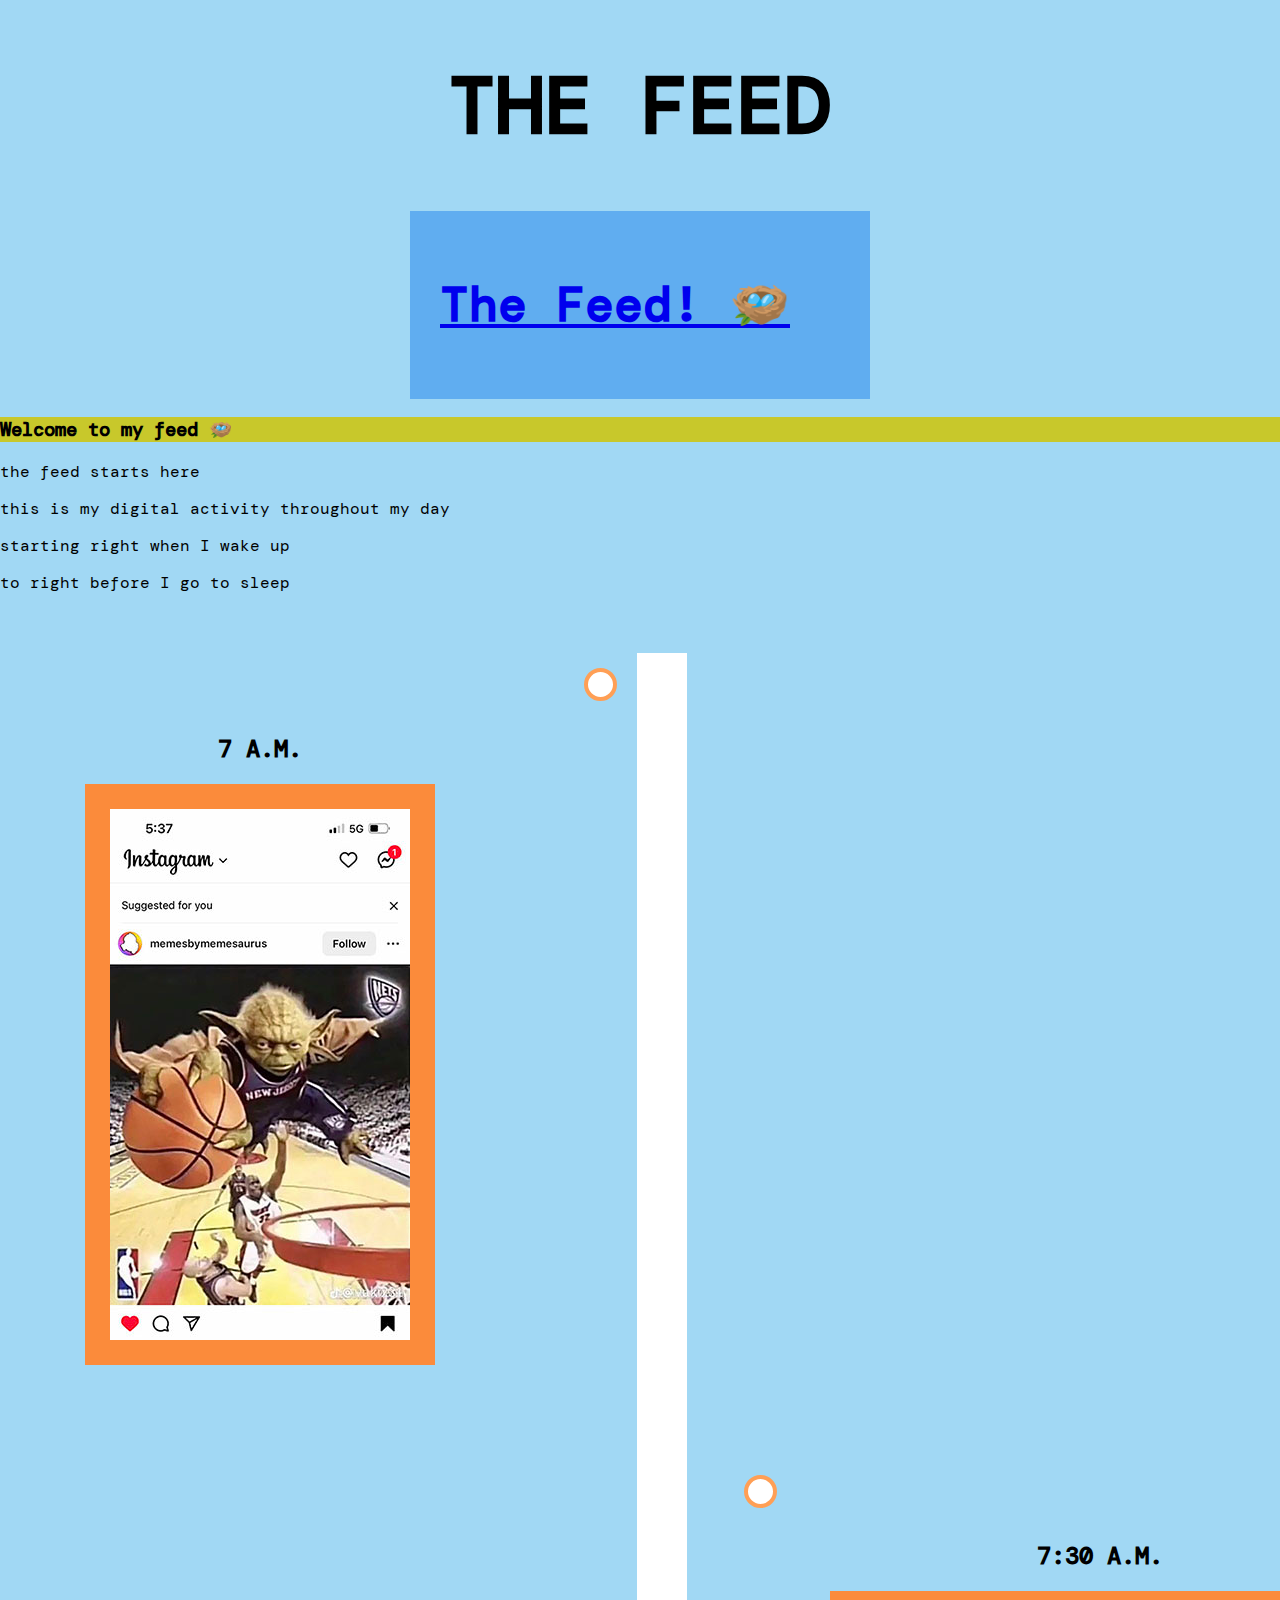
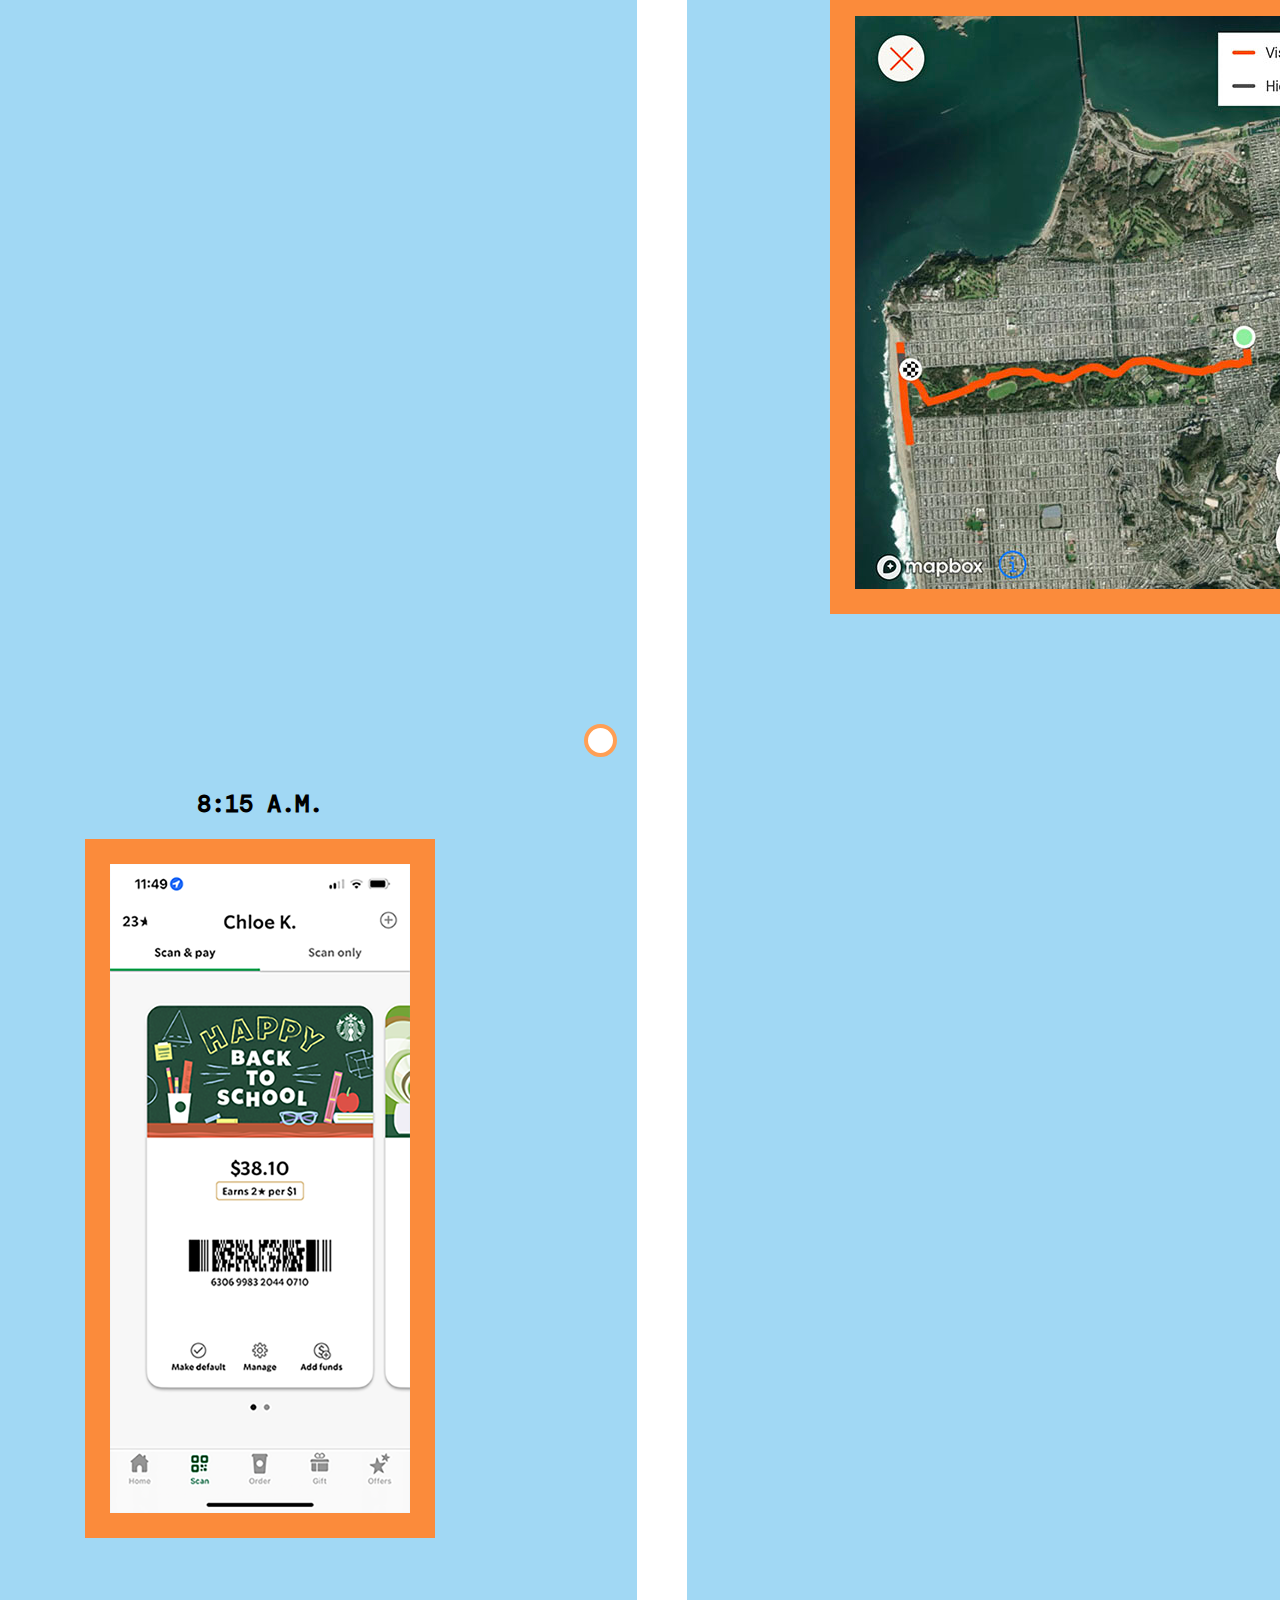
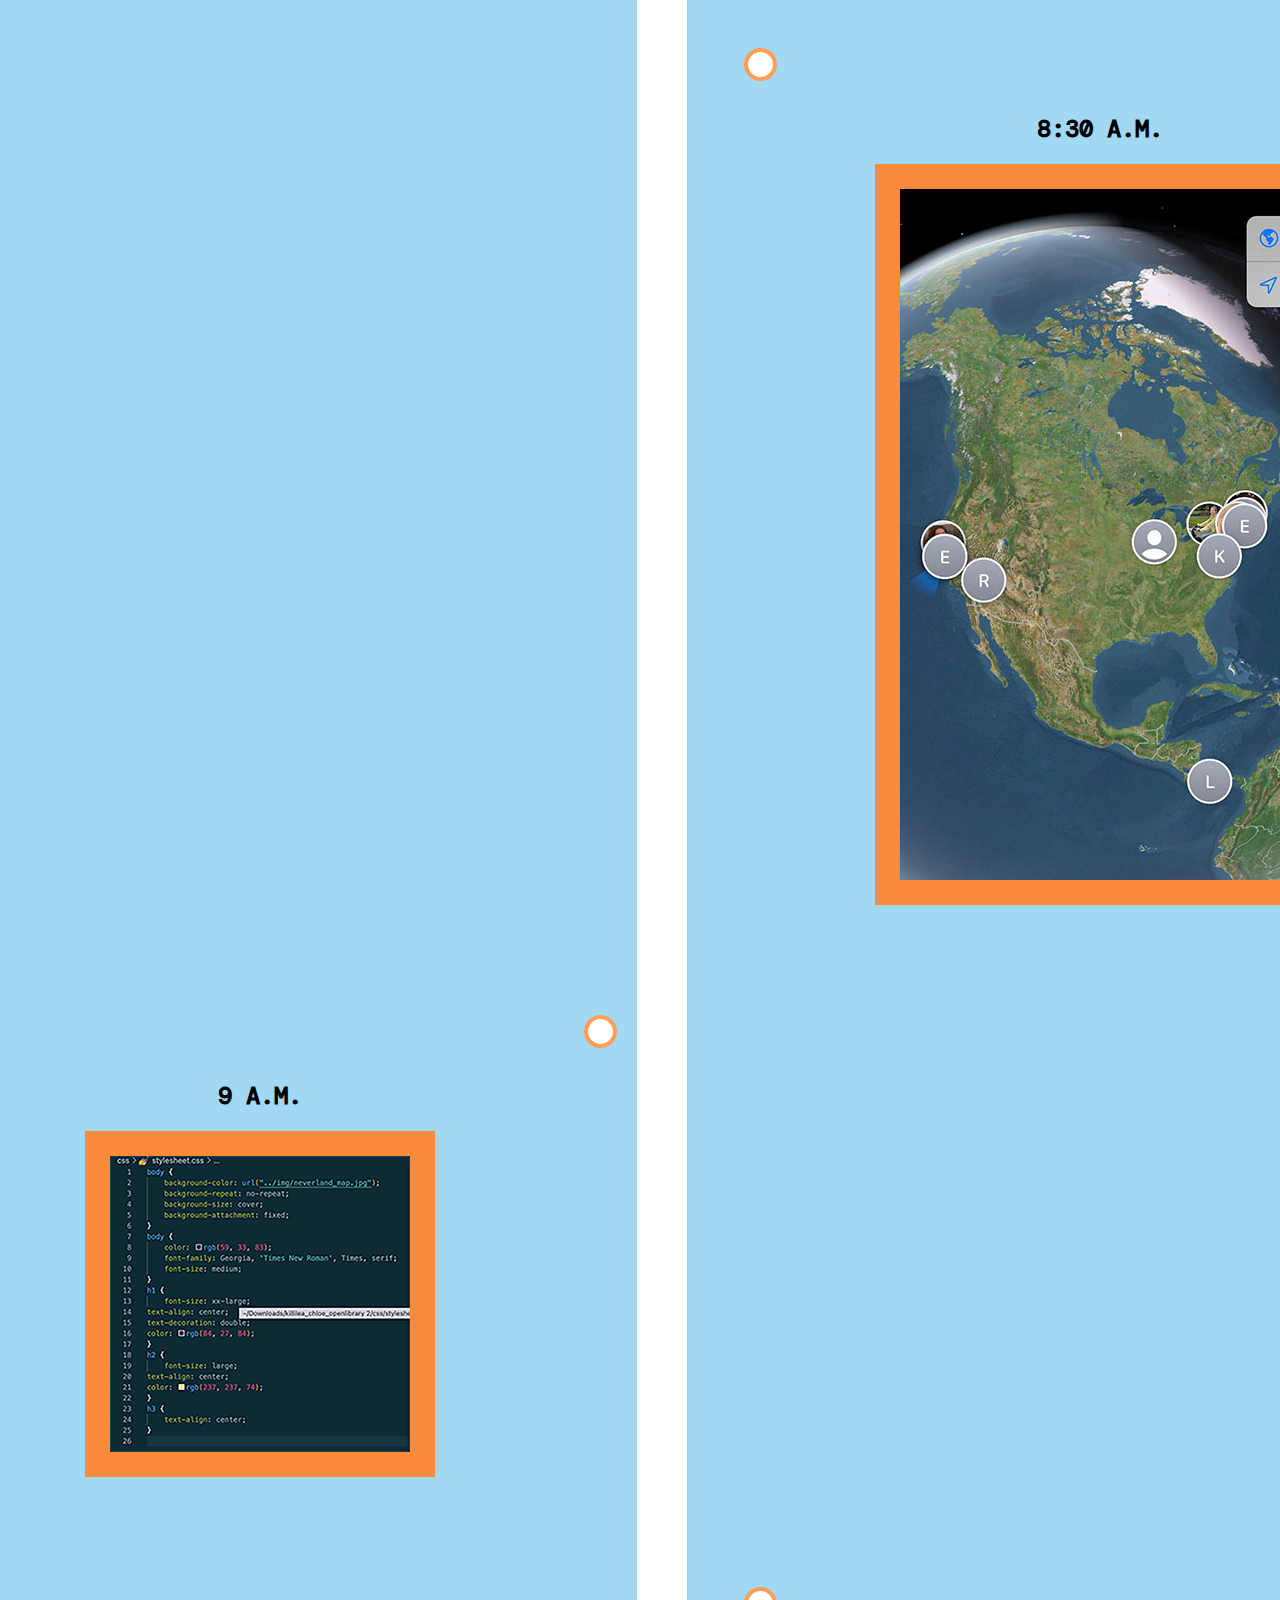
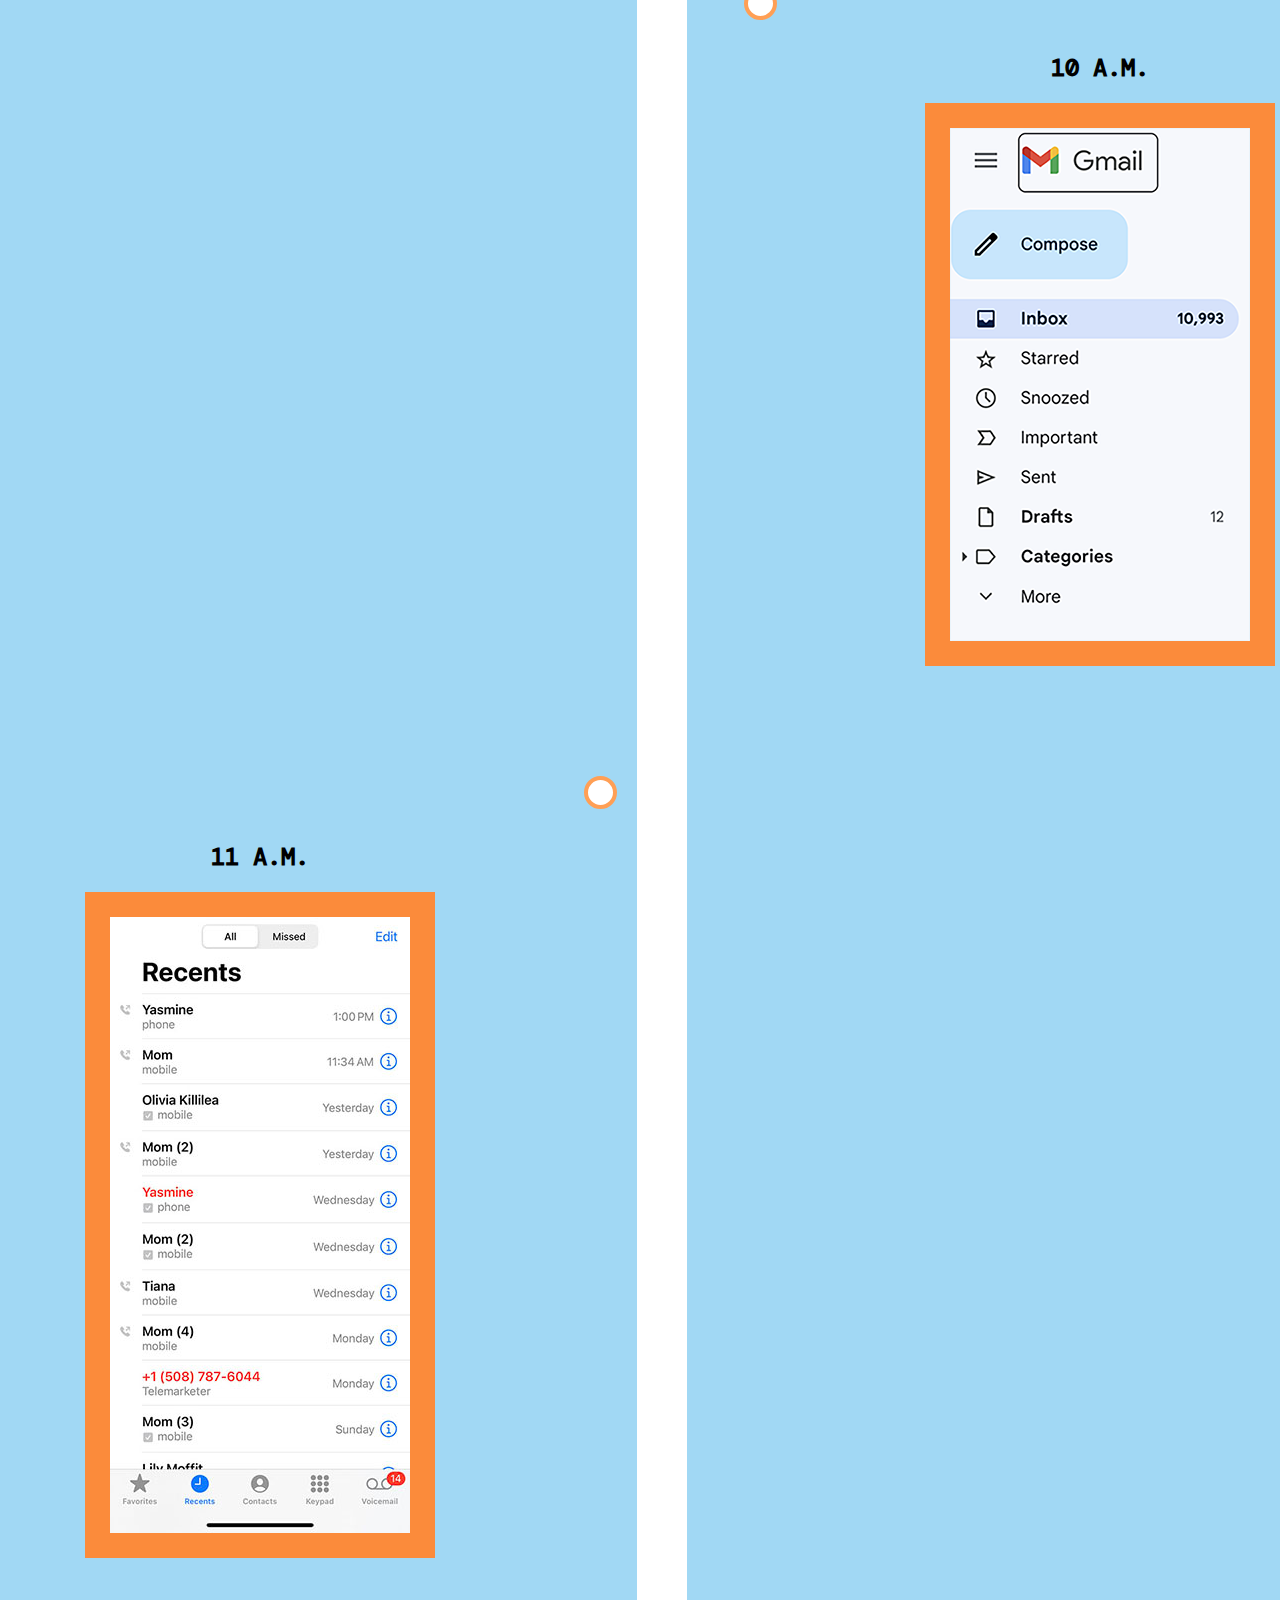
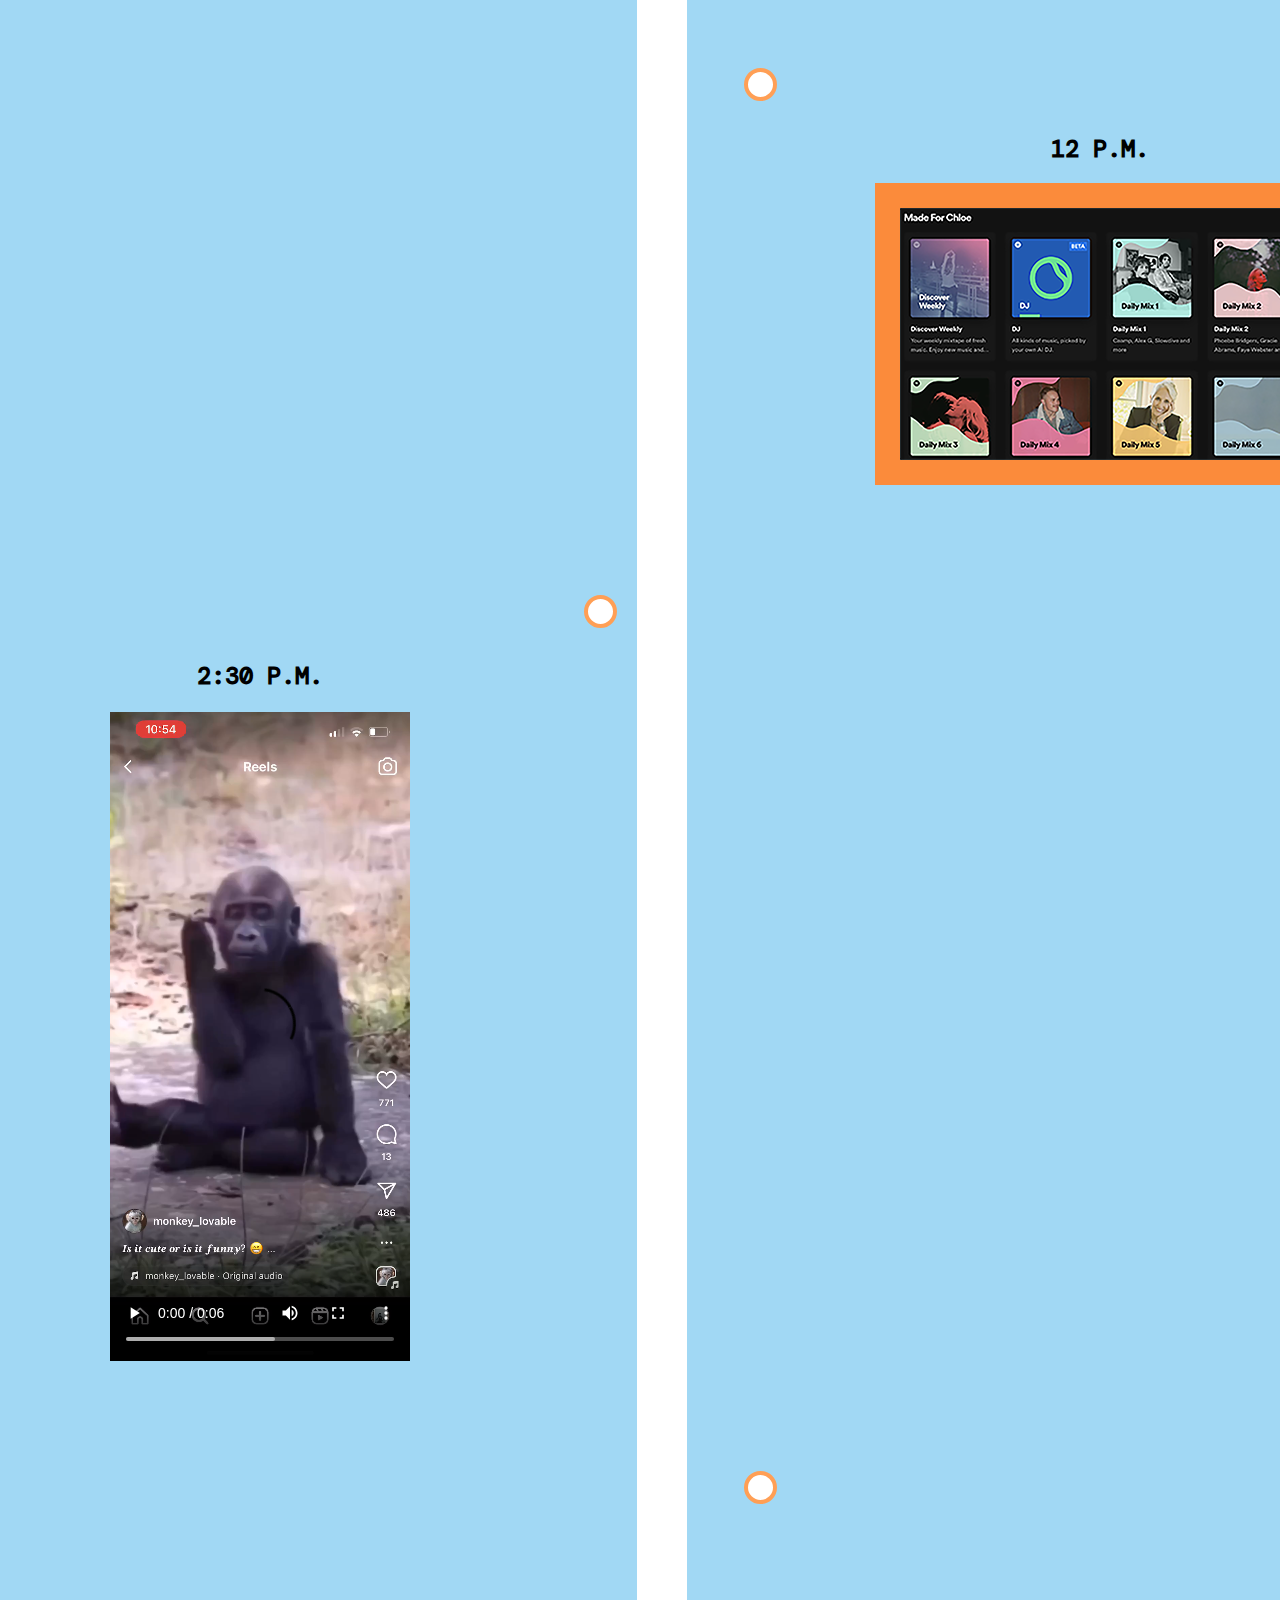
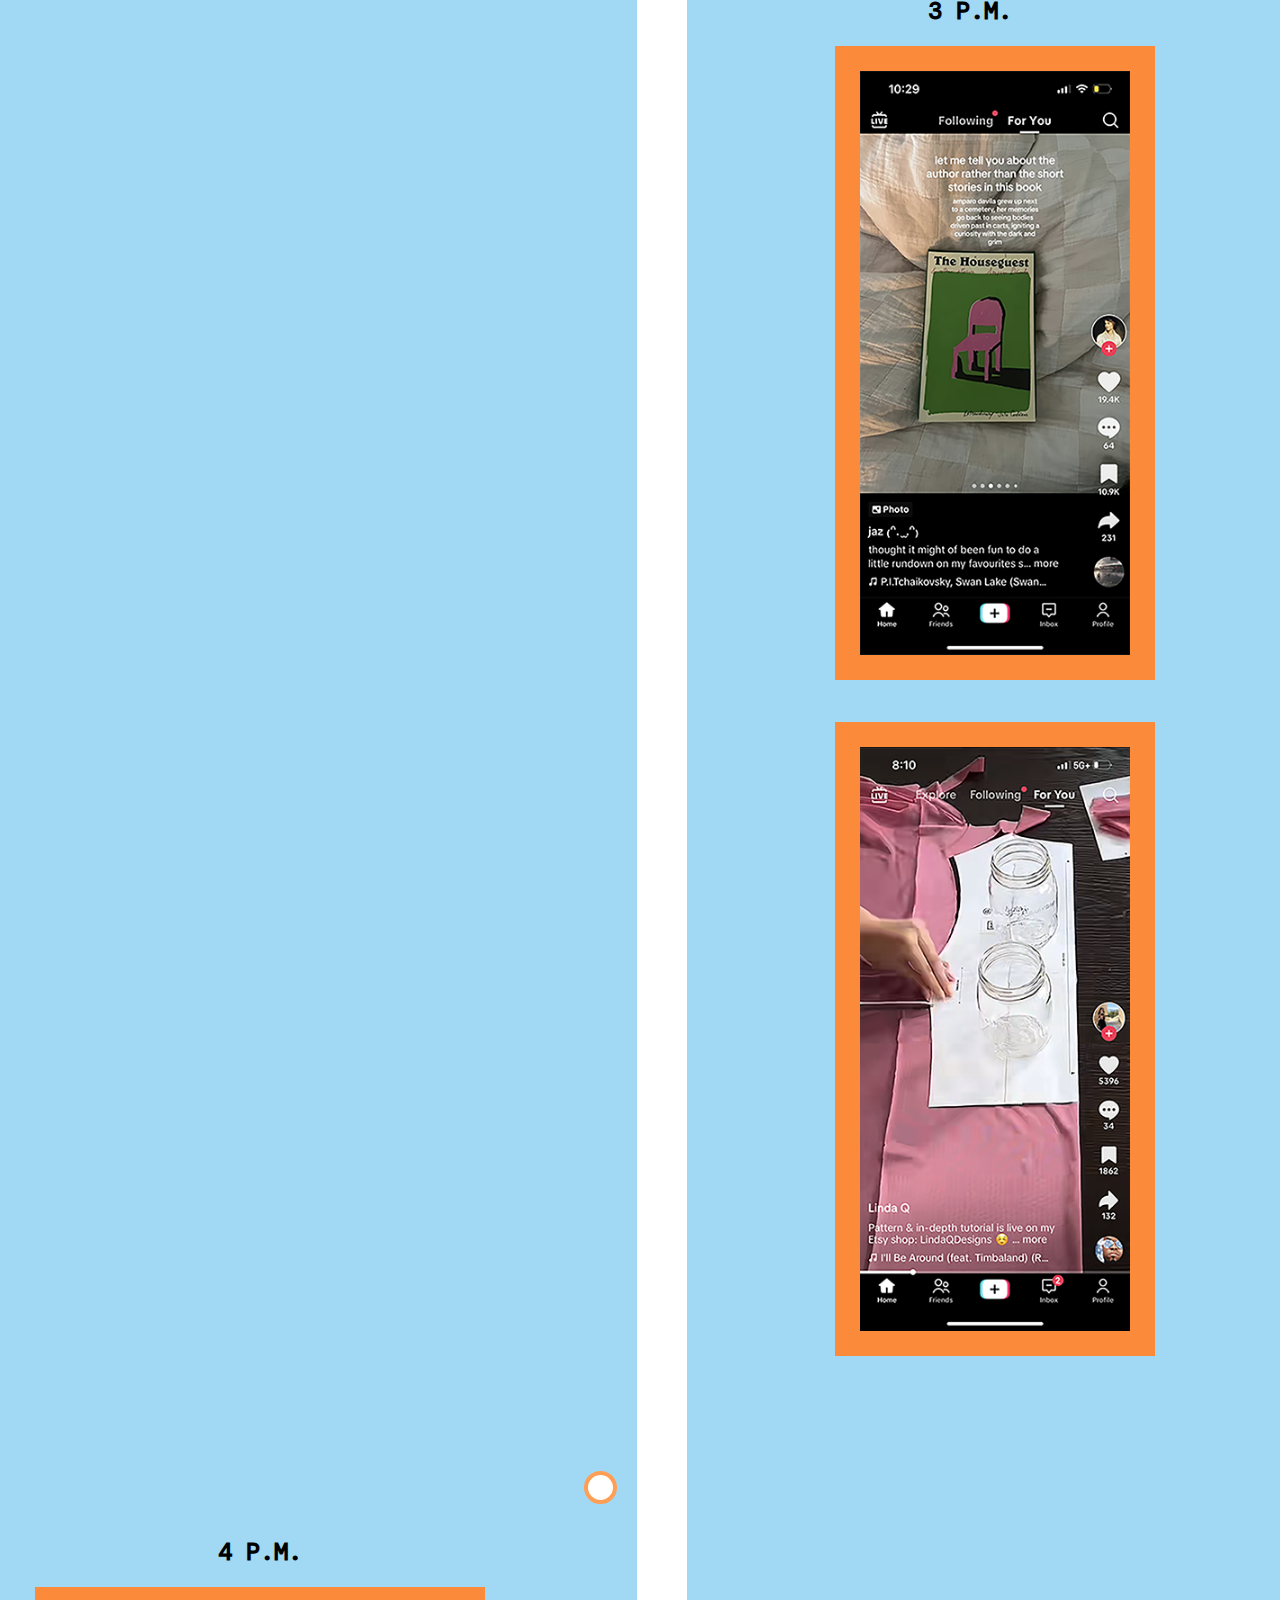
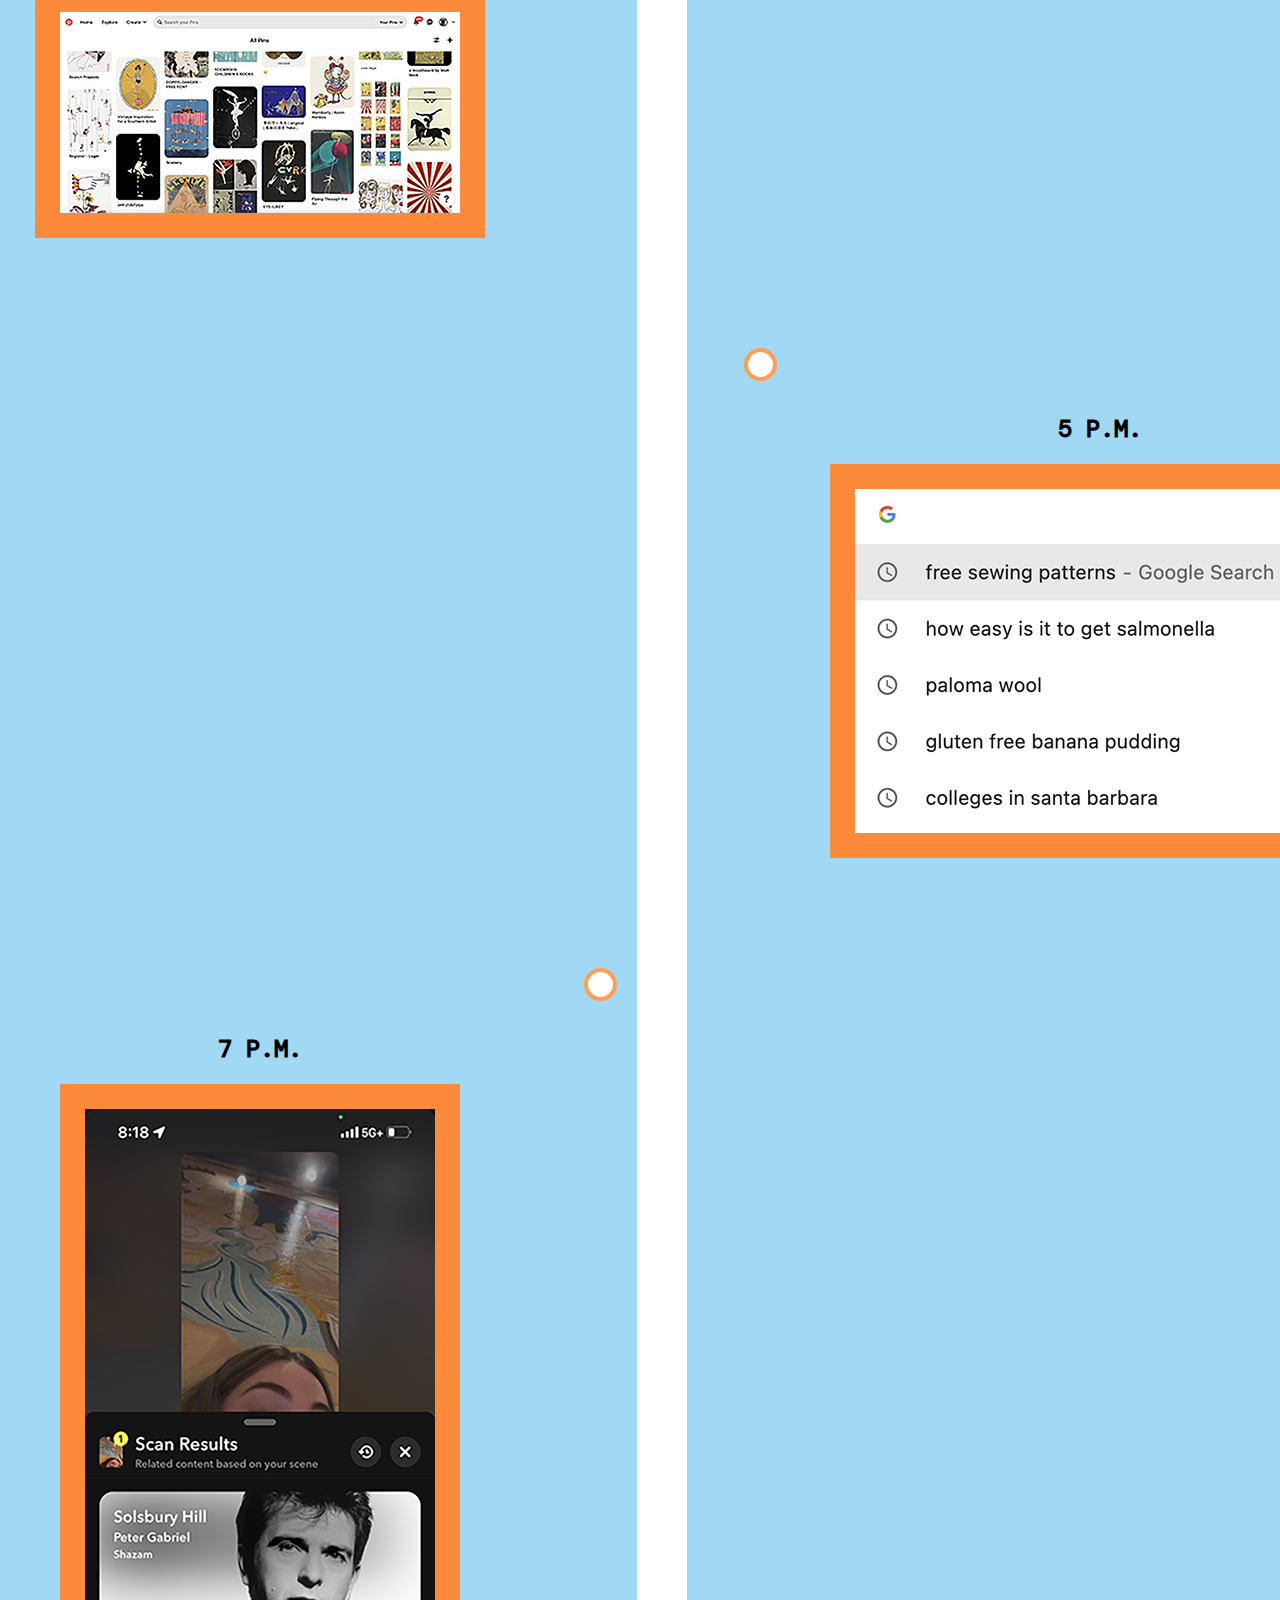
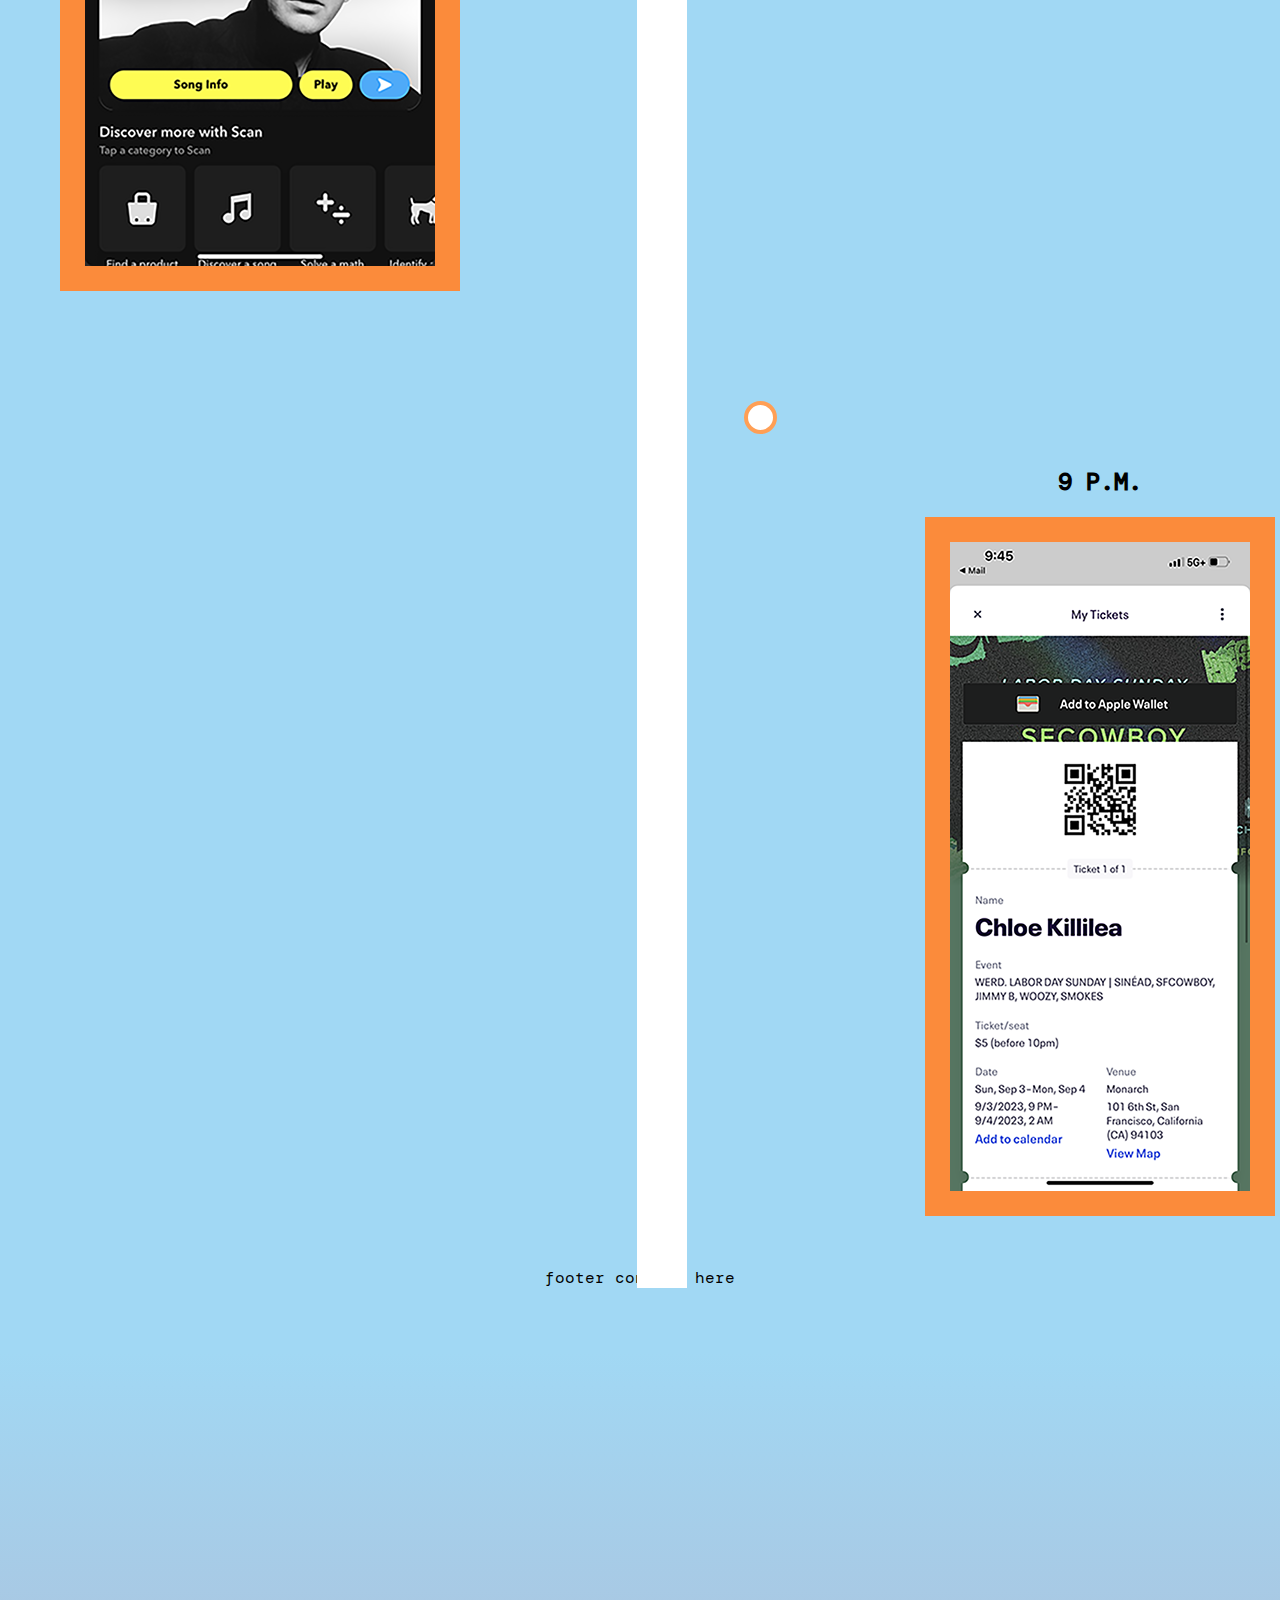
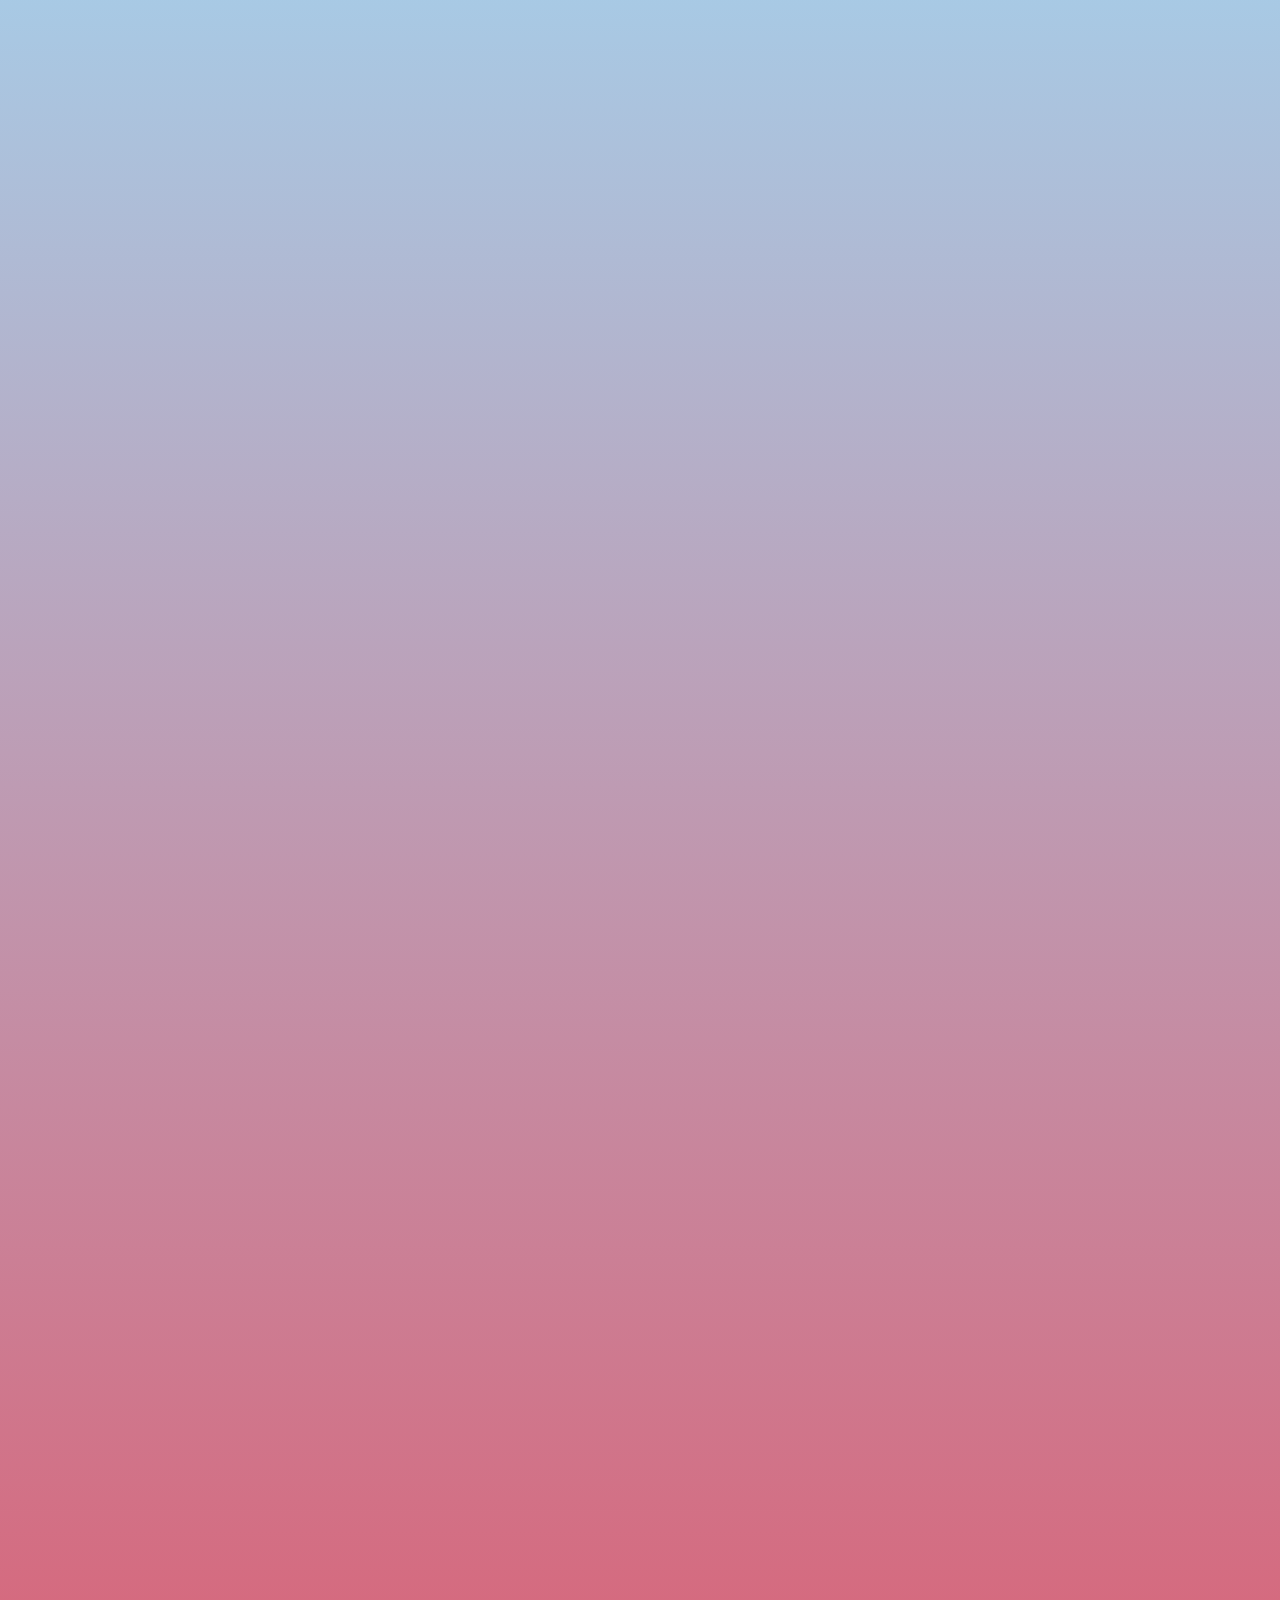
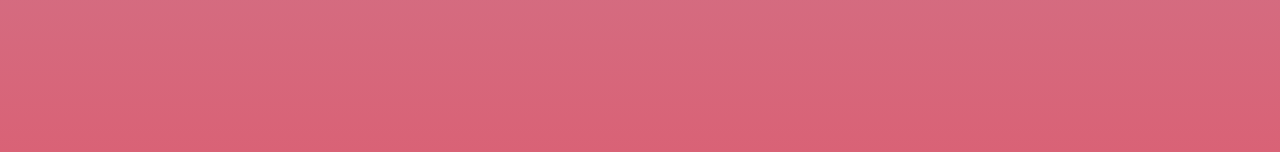
==== thefeed.html @ 39e4584d "send to server" ====
<!DOCTYPE html>
<!--[if lt IE 7]>      <html class="no-js lt-ie9 lt-ie8 lt-ie7"> <![endif]-->
<!--[if IE 7]>         <html class="no-js lt-ie9 lt-ie8"> <![endif]-->
<!--[if IE 8]>         <html class="no-js lt-ie9"> <![endif]-->
<!--[if gt IE 8]>      <html class="no-js"> <!--<![endif]-->
<html>
    <head>
        <meta charset="utf-8">
        <meta http-equiv="X-UA-Compatible" content="IE=edge">
        <title>Welcome to the Feed 🦦👽🪺 👾 🤖 </title>
        <meta name="description" content="social media site">
        <meta name="viewport" content="width=device-width, initial-scale=1">
        <link rel="stylesheet" href="css/stylesheet.css">
    </head>
<body>
    <h1 class="glow">THE FEED</h1>
        <!--[if lt IE 7]>
            <p class="browsehappy">You are using an <strong>outdated</strong> browser. Please <a href="#">upgrade your browser</a> to improve your experience.</p>
        <![endif]-->
<main>
    <header>
        <a href="index.html">
         <h1>The Feed! 🪺</h1>
        </a>
    </header>
        <nav>
            <h3>Welcome to my feed 🪺</h3>
        </nav>

    <p>the feed starts here </p>
    <p>this is my digital activity throughout my day</p>
    <p>starting right when I wake up</p>
    <p>to right before I go to sleep</p>
<div class="timeline">
    <div class="container left">
        <div class="content">
            <h2>7 A.M.</h2>
            <img src="img/yodabball.jpg" alt="Yoda dunking meme">
        </div>
    </div>
    <div class="container right">
        <div class="content">
            <h2>7:30 A.M.</h2>
            <img src="img/stravarun.jpg" alt="map of a run on the strava app">
        </div>
    </div>

     <div class="container left">
         <div class="content">
              <h2>8:15 A.M.</h2>
              <img src="img/starbuckswallet.PNG" alt="starbucks app wallet and payment scanner">
            </div>
        </div>
    <div class="container right">
         <div class="content">
            <h2>8:30 A.M.</h2>
               <img src="img/findmyfriends.jpg" alt="map of a my friend's locations">
                
        </div>
     </div>
     <div class="container left">
        <div class="content">
             <h2>9 A.M.</h2>
             <img src="img/vschomewoek.png" alt="screenshot of my homework for viscom2">
           </div>
       </div>
       <div class="container right">
            <div class="content">
                <h2>10 A.M.</h2>
              <img src="img/inbox.png" alt="screenshot of my many unread emails">
               
            </div>
        </div>
    <div class="container left">
         <div class="content">
             <h2>11 A.M.</h2>
             <img src="img/calls.jpg" alt="screenshot of phonecalls">
         </div>
     </div>
    <div class="container right">
        <div class="content">
            <h2>12 P.M.</h2>
              <img src="img/spotify.png" alt="screenshot of my spotify homepage">
        </div>
    </div>
    <div class="container left">
        <div class="content">
            <h2>2:30 P.M.</h2>
            <video width="300" height="650" controls>
                <source src="img/moneyfun.mp4" type="video/mp4">
            </video>
        </div>

    </div>
    <div class="container right">
        <div class="content">
             <div class="row">
                <div class="column">
                    <h2>3 P.M.</h2>
                 <img src="img/tiktokbook.PNG" alt="screenshot of a tiktok of a book recommendation" style="width: 100%;" >
                </div>
                <div class="column">
                 <img src="img/tiktoktop.PNG" alt="screenshot of a tiktok of a sewing pattern" style="width: 100%;">
                </div>
            </div>
        </div>
    </div>
    <div class="container left">
        <div class="content">
            <h2>4 P.M.</h2>
              <img src="img/pinterest.png" alt="screenshot of a pinterest board">
        </div>
    </div>
    <div class="container right">
        <div class="content">
            <h2>5 P.M.</h2>
              <img src="img/google.png" alt="screenshot of some recent google searches">
        </div>
    </div>
    <div class="container left">
        <div class="content">
            <h2>7 P.M.</h2>
              <img src="img/shazam.PNG" alt="screenshot of a song that I shazammed">
        </div>
    </div>
    <div class="container right">
        <div class="content">
            <h2>9 P.M.</h2>
              <img src="img/ticketqrcode.PNG" alt="screenshot of a mobile ticket for an event">
        </div>
    </div>

    
    <footer>
        <p>footer content here</p>
    </footer>
</div>
</main>
<div id="grad1"> </div>
</body>
</html>
---- css/stylesheet.css ----
@import url('https://fonts.googleapis.com/css2?family=DM+Mono&display=swap');

body {
    background-color: rgb(161, 216, 244);
    margin: auto;
    max-width 1200px;;
    font-family: 'DM Mono', monospace;
}

header {
    background-color: rgb(96, 173, 240);
    width:400px;
    padding: 30px;
    font-size: x-large;
    top:50px;
    left:50px;
    margin: auto;

}
nav {
    background-color: rgb(200, 200, 43);

}

img {
    border: 25px solid rgb(251, 139, 59);
}

section {
    margin-left: 250px;
}
section img:hover {
    opacity: 0.5;
}
div {
    text-align: center;
    margin-top: 5%;
}

#grad1 {
    height: 2000px;
    background-image: linear-gradient(rgb(161, 216, 244), rgb(217, 98, 118));
}
.timeline {
    position: relative;
    max-width: 1200px;
    margin: 0 auto;
}
.timeline::after {
    content: '';
    position: absolute;
    width: 50px;
    background-color: white;
    top: 0;
    bottom: 0;
    left: 50%;
    margin-left: -3px;
}
.container {
    padding: 10px 40px;
    position: relative;
    background-color: inherit;
    width: 50%;
}
.container::after {
    content: '';
    position: absolute;
    width: 25px;
    height: 25px;
    right: -17px;
    background-color: white;
    border: 4px solid #FF9F55;
    top: 15px;
    border-radius: 50%;
    z-index: 1;
}
.left {
    left: -10%;
}
.right {
    left:60%;
}
.right::after {
    left: -16px;
}
.content {
    padding: 20px 30px;
    position: relative;
    border-radius: 6px;
}
.column {
    float:left;
    width: 50%;
    padding:5px;
}
.row::after {
    content:"";
    clear:both;
    display: table;
}

.glow {
    font-size: 80px;
    color: black;
    text-align: center;
    animation: glow 1s ease-in-out infinite alternate;
}
@-webkit-keyframes glow {
    from {
        text-shadow: 0 0 10px black; 0 0 20px black; 0 0 40px #FF9F55, 0 0 50px #FF9F55, 0 0 60px #FF9F55, 0 0 70px #FF9F55;
    }
    to {0 0 20px black; 0 0 40px #FF9F55, 0 0 50px #FF9F55, 0 0 60px #FF9F55, 0 0 70px #FF9F55, 0 0 80px #FF9F55;
    }
}
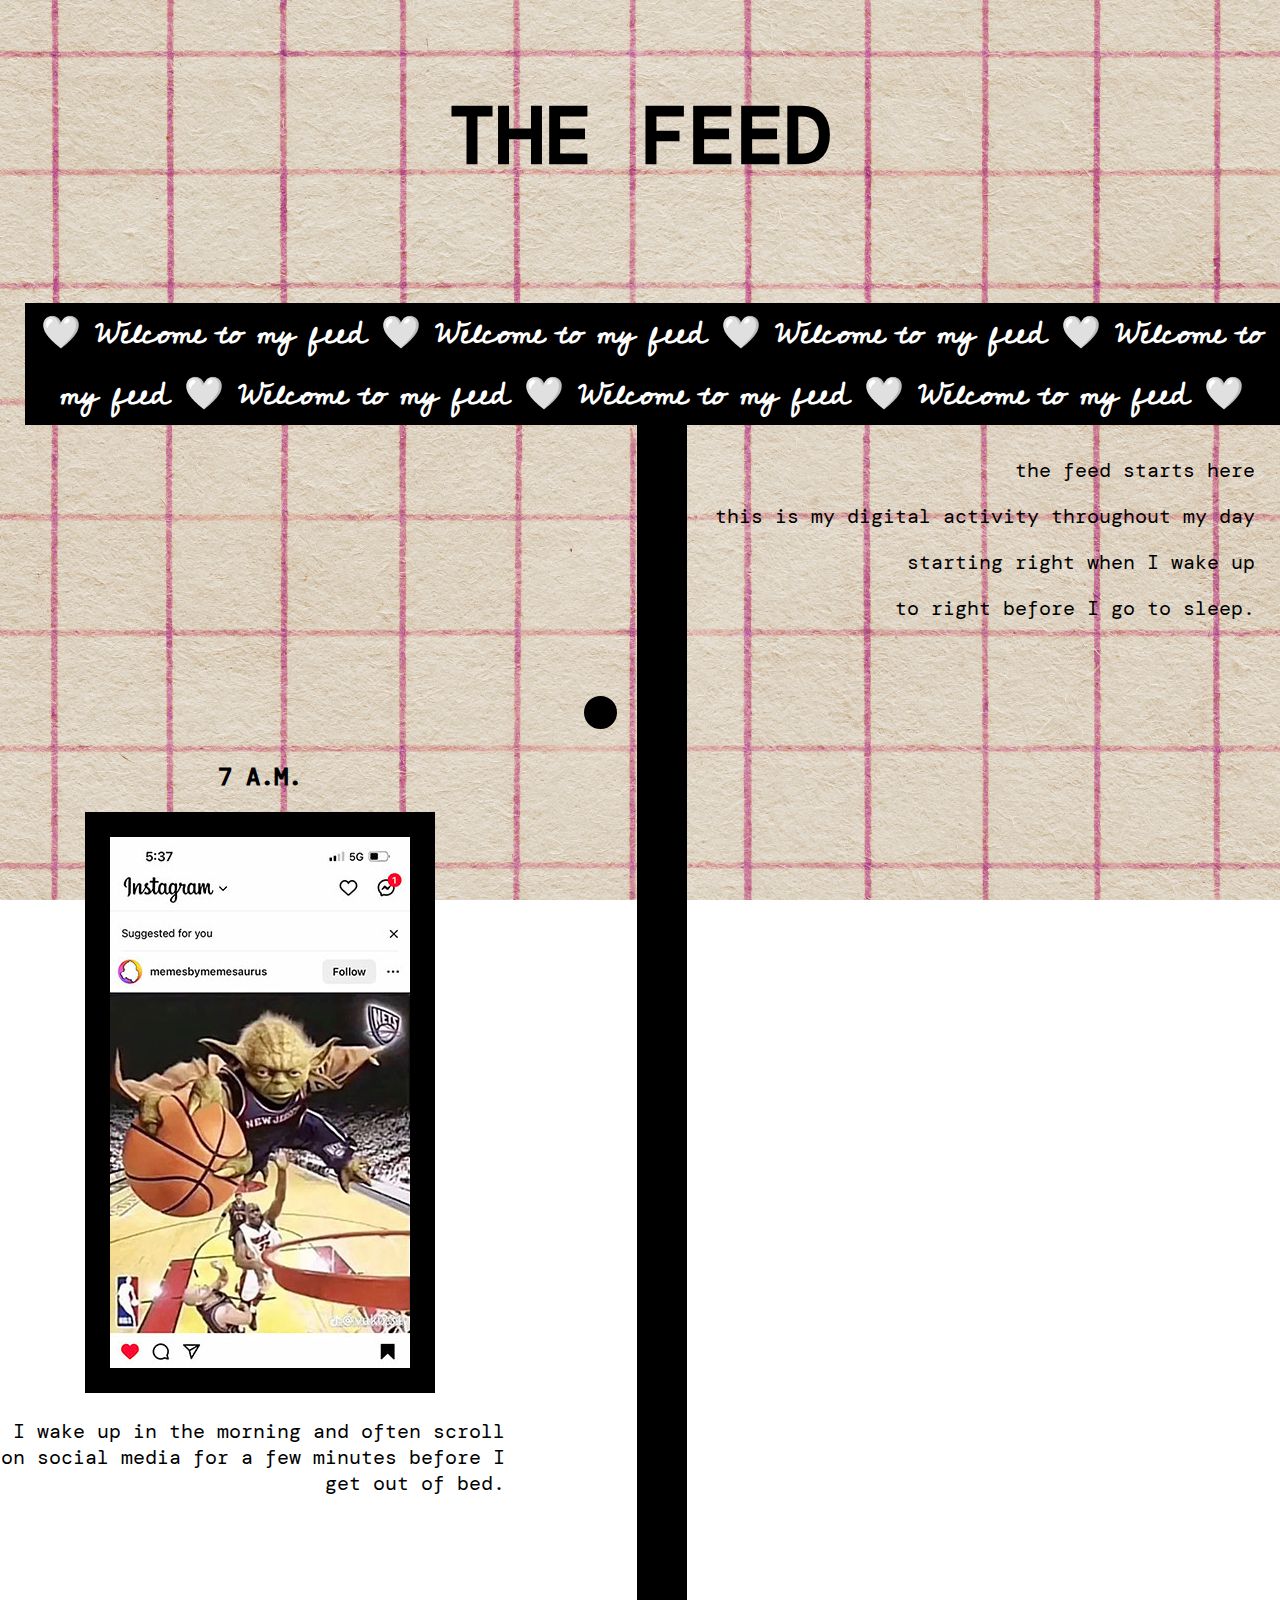
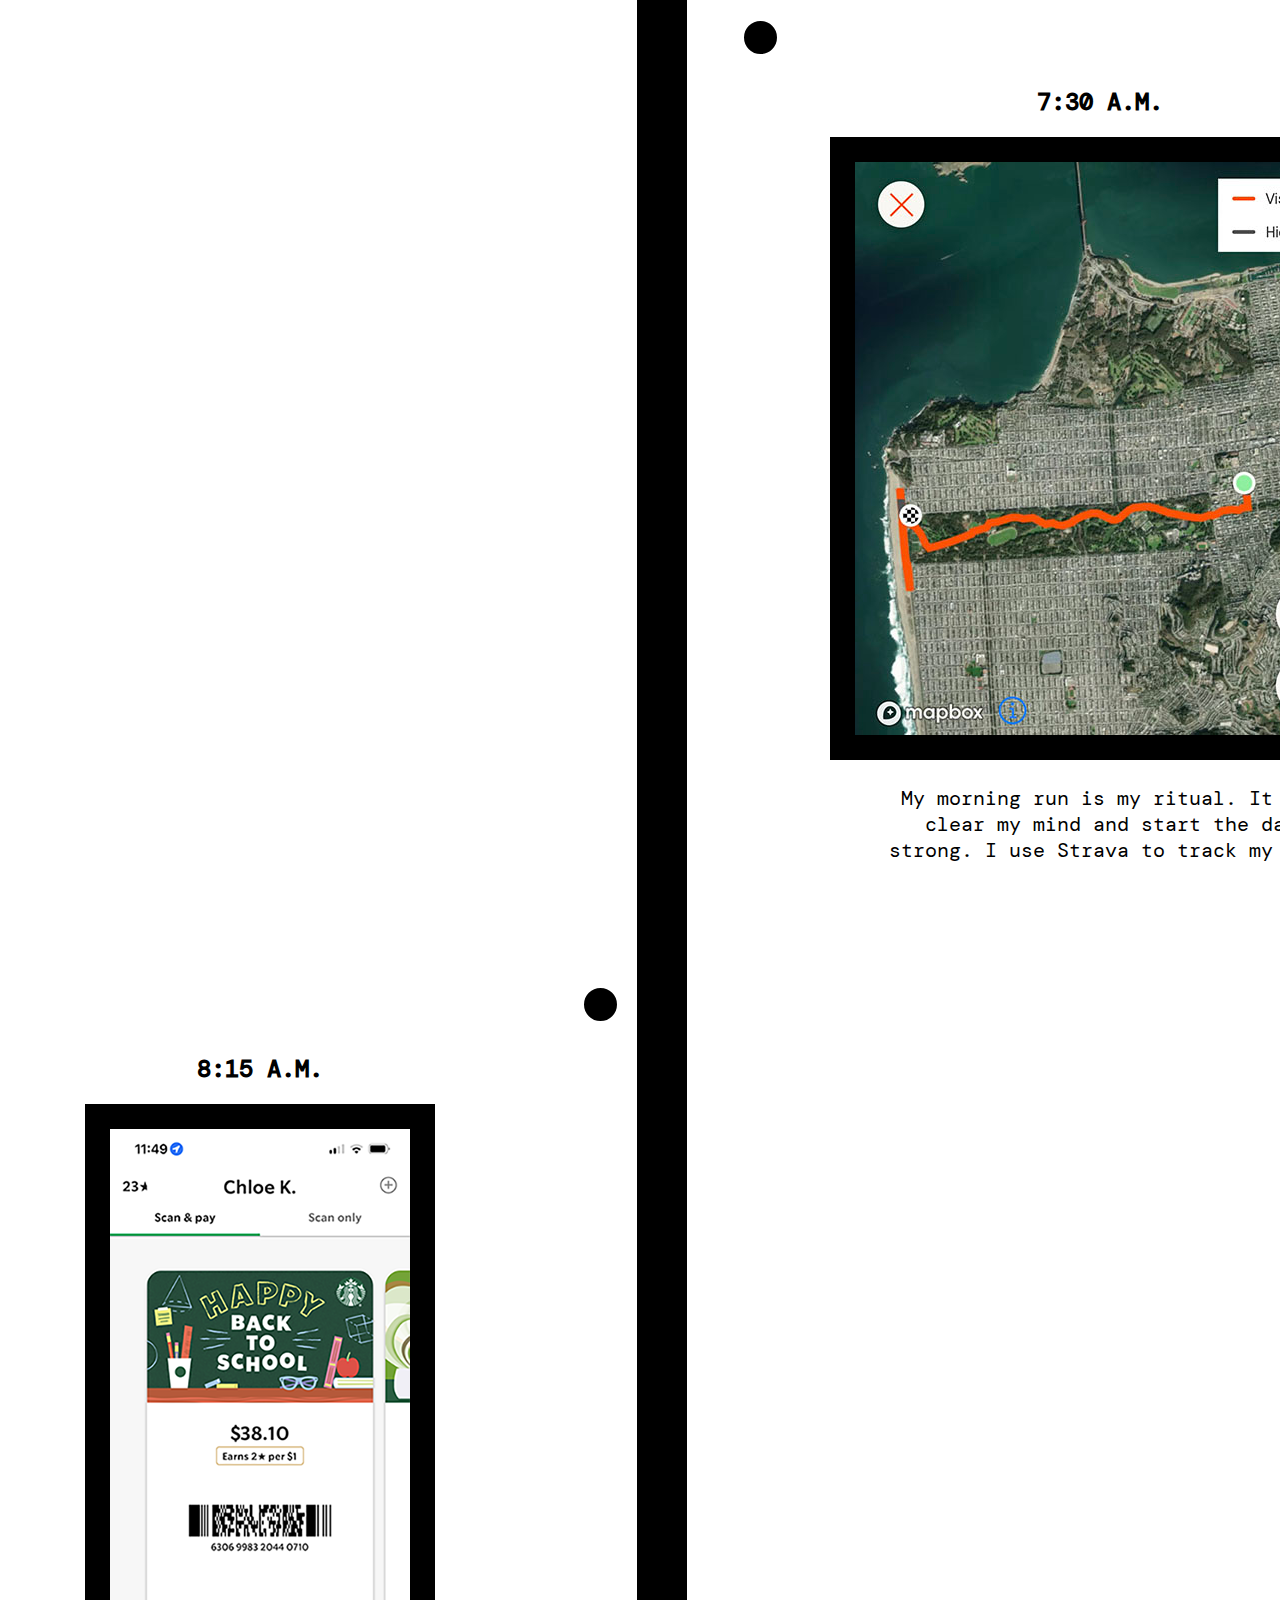
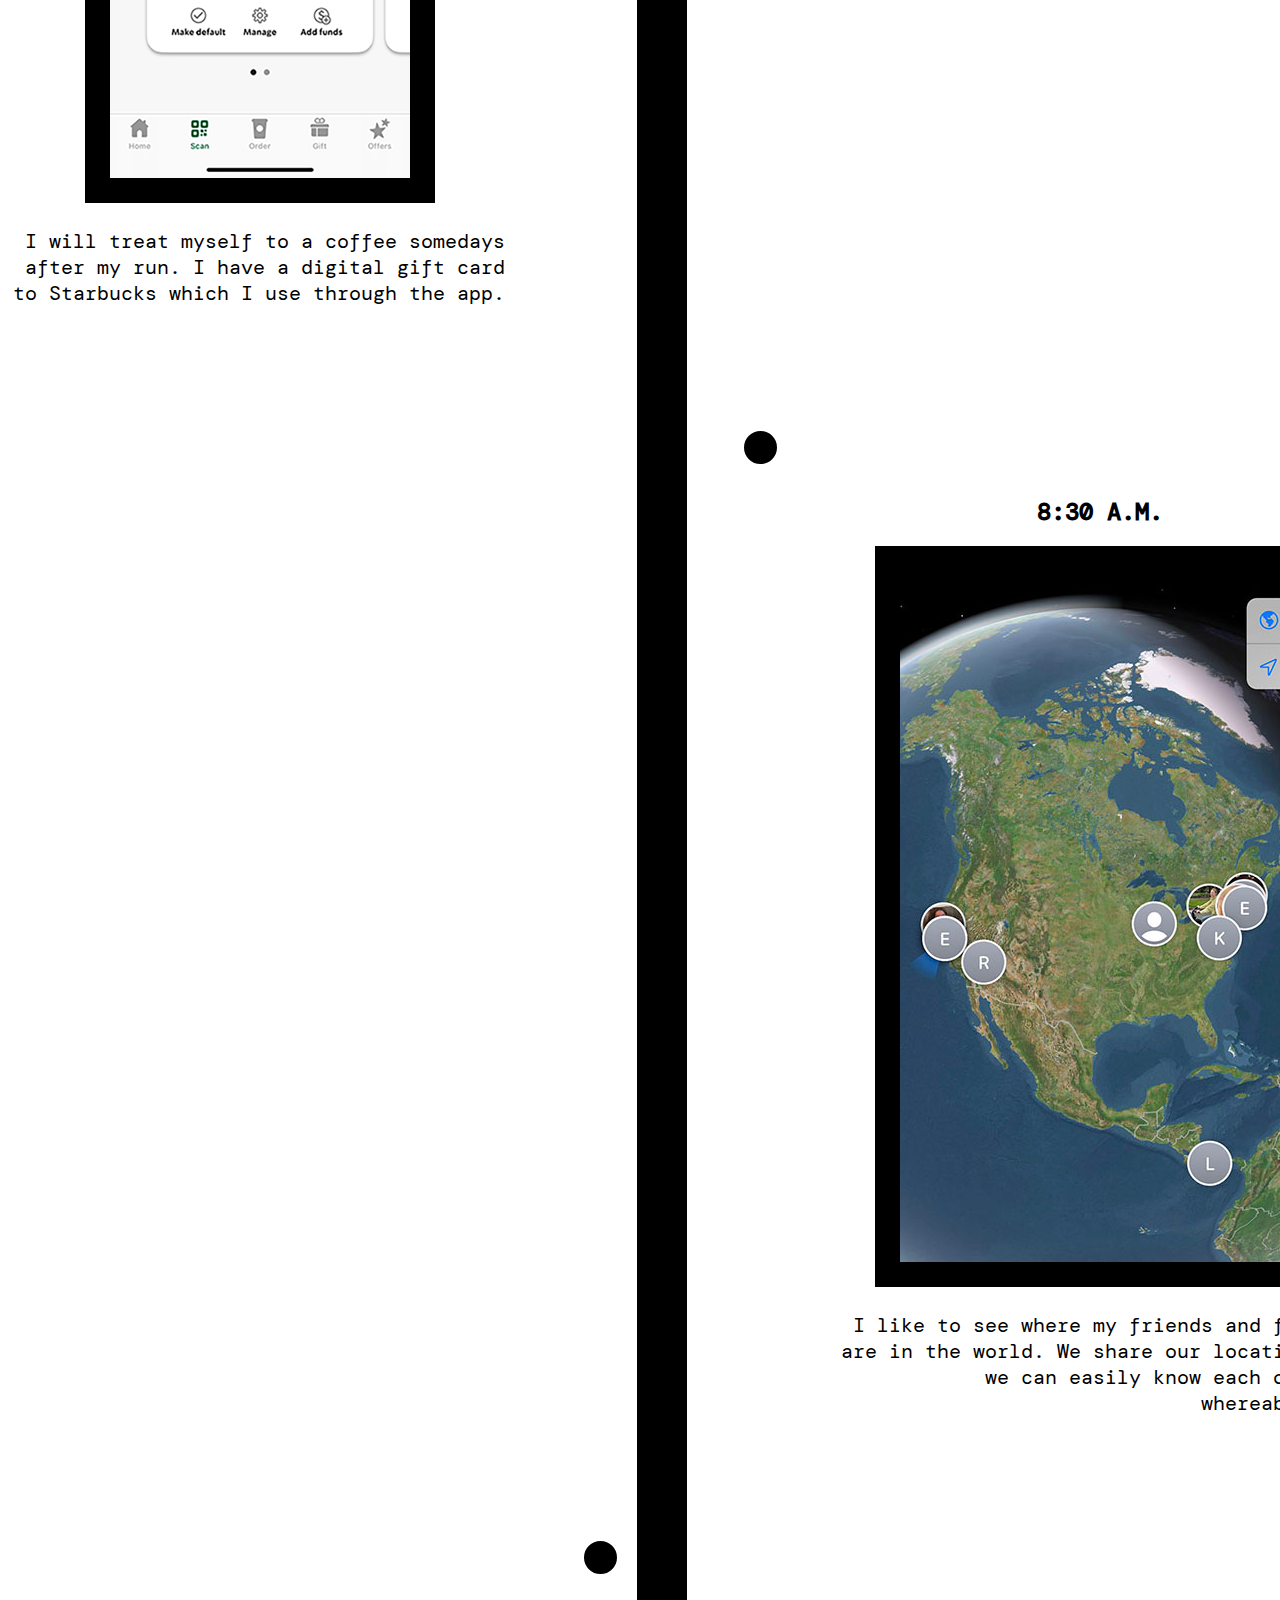
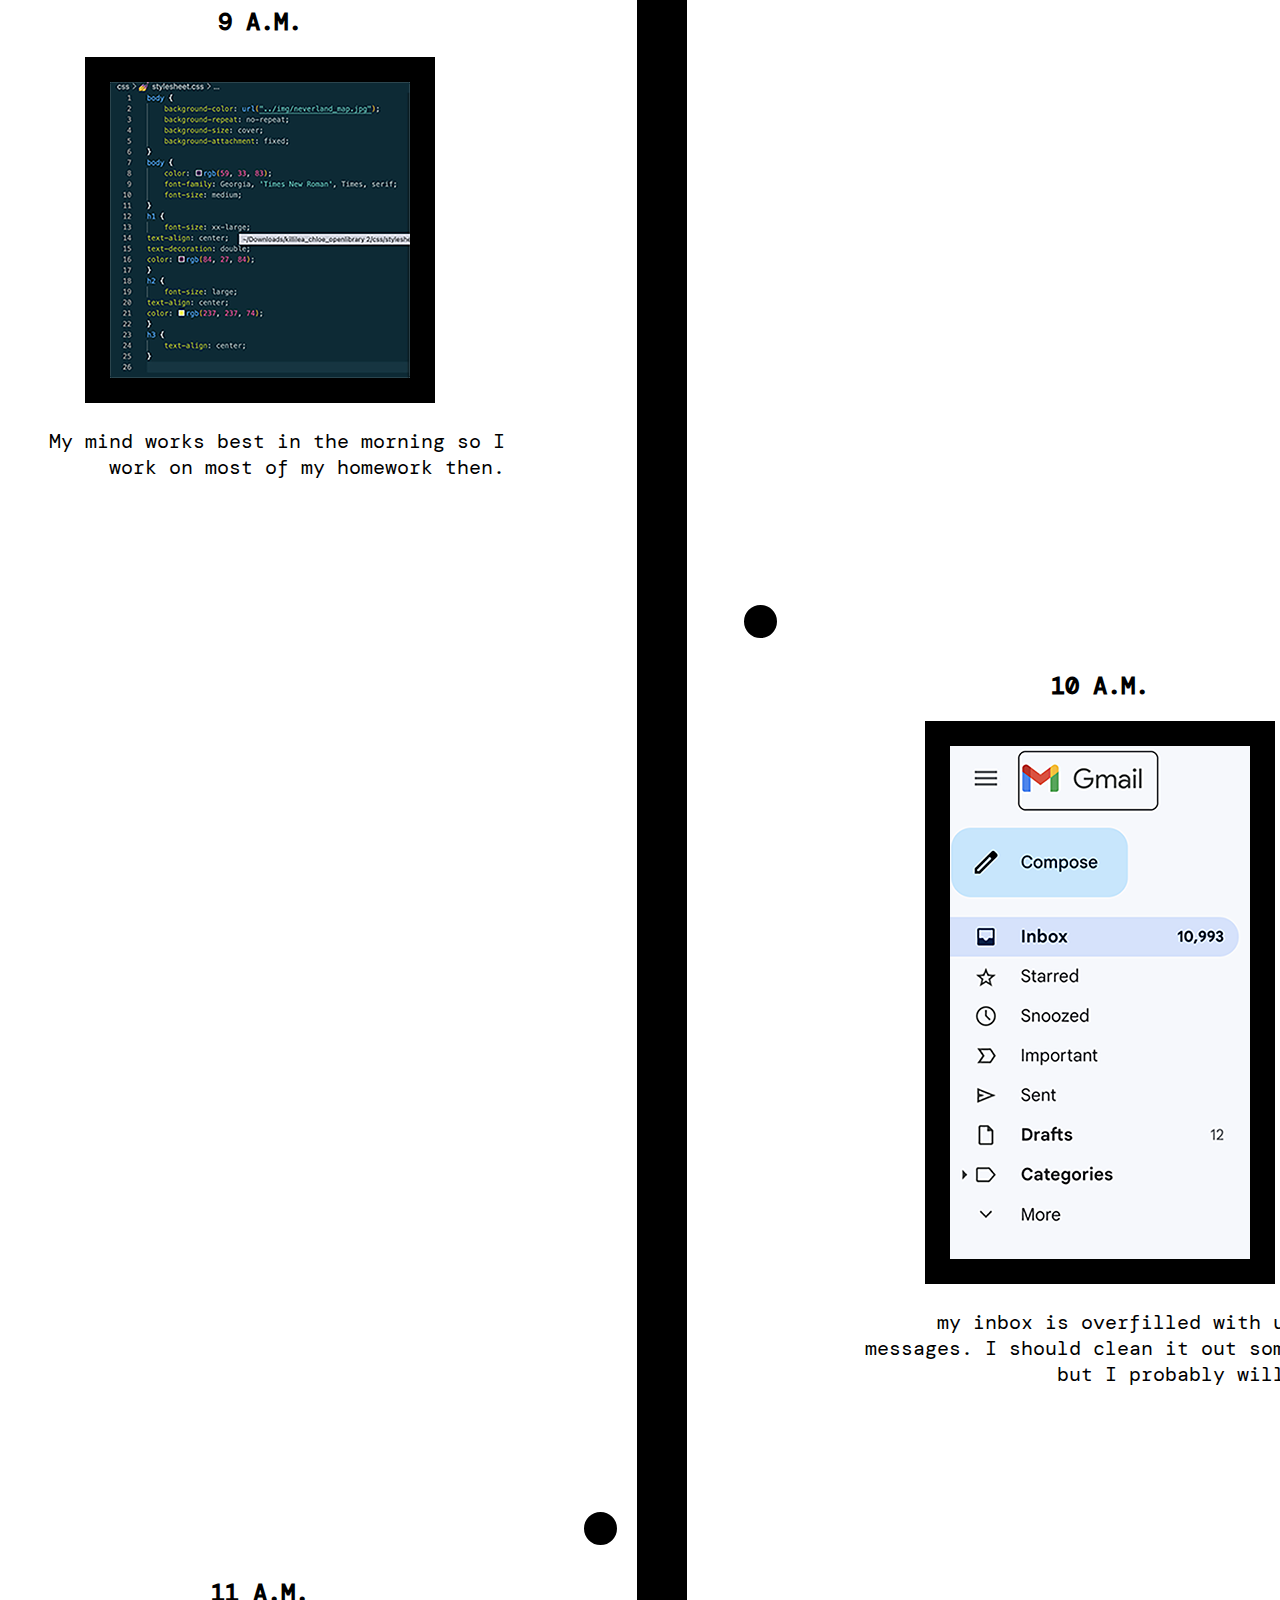
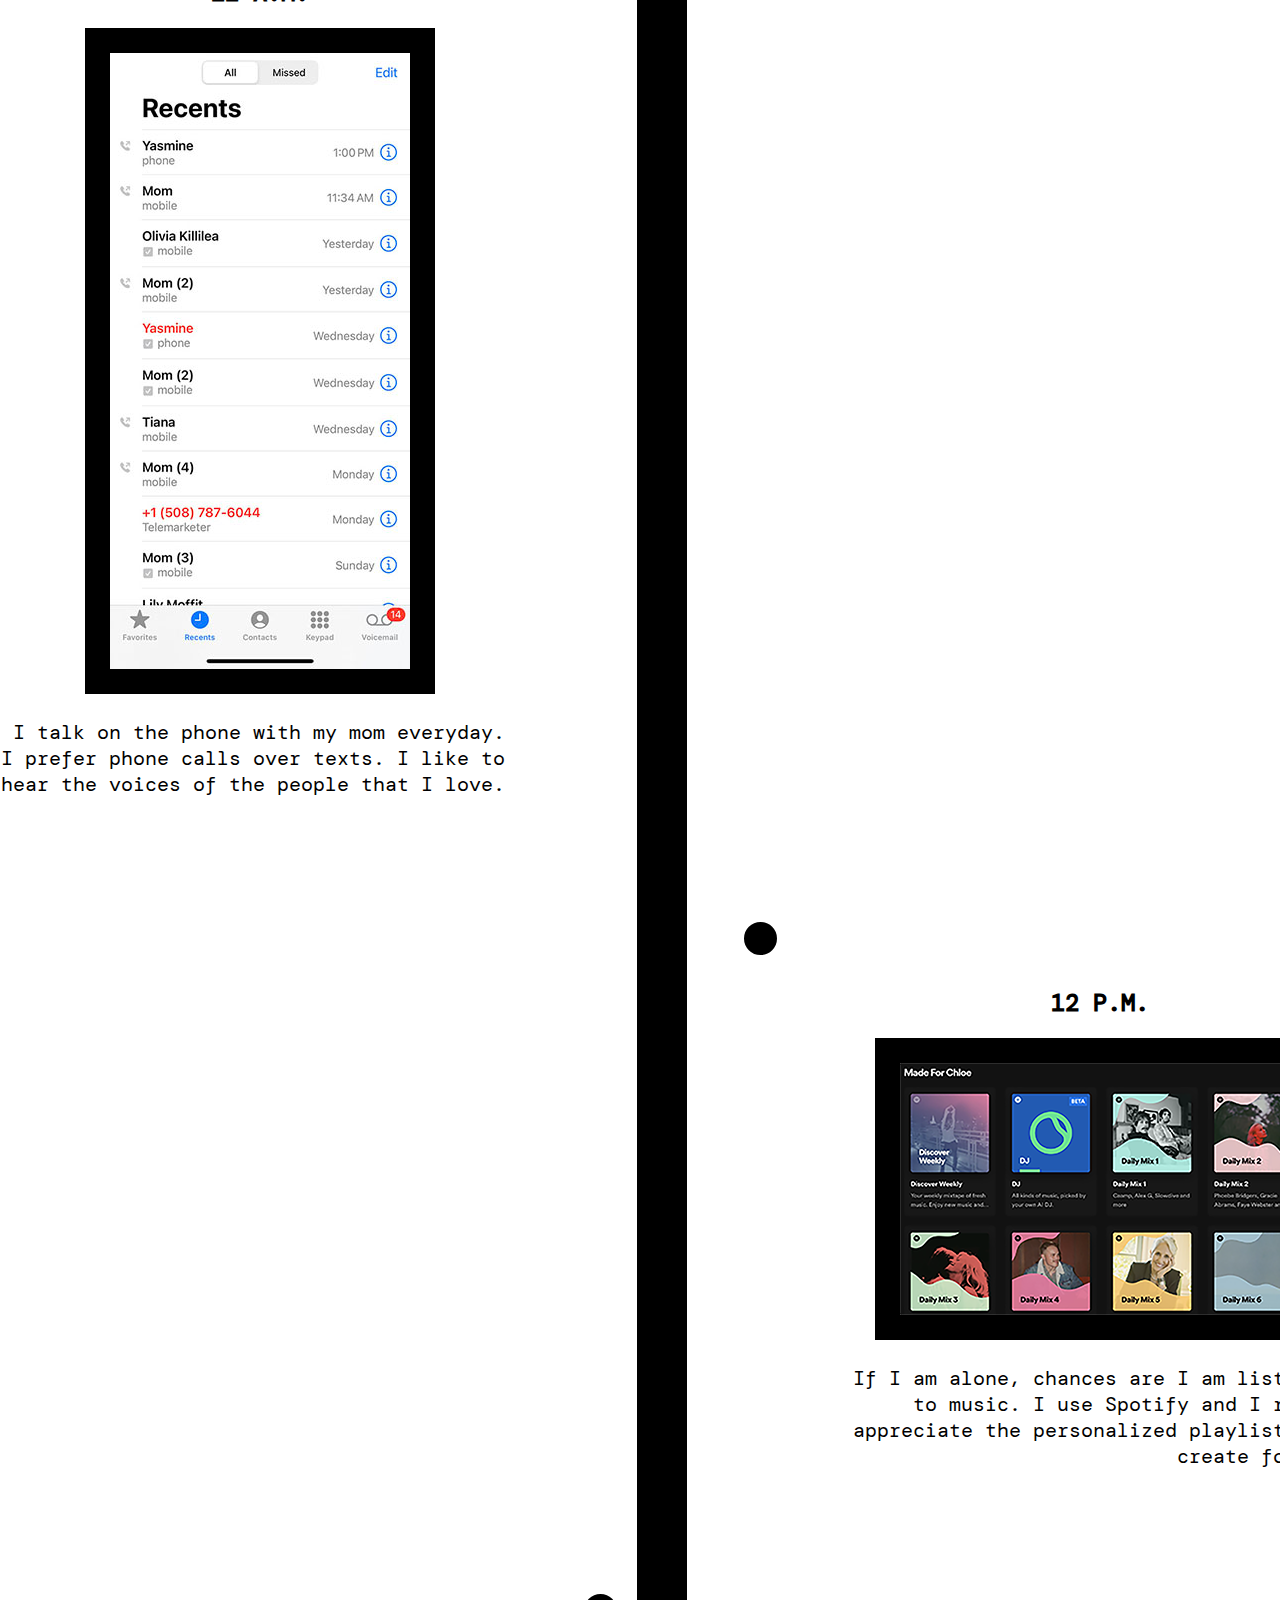
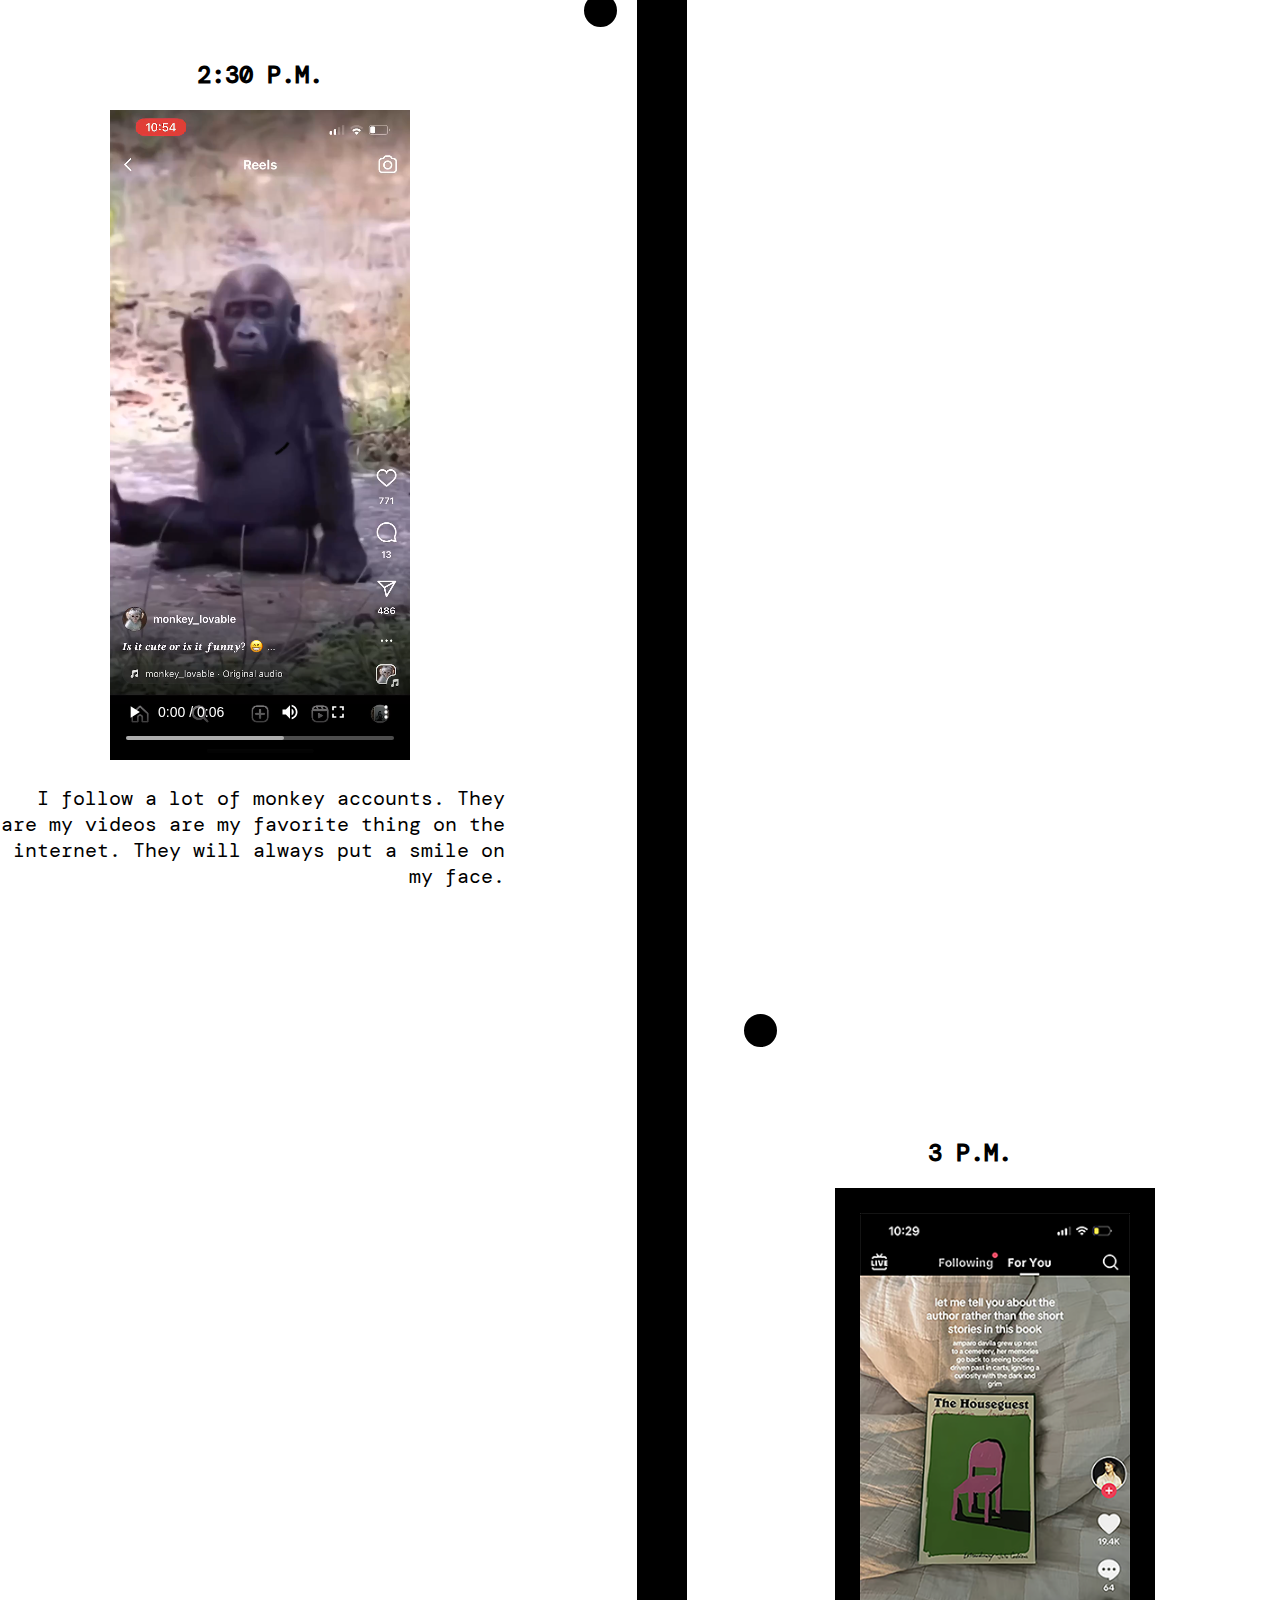
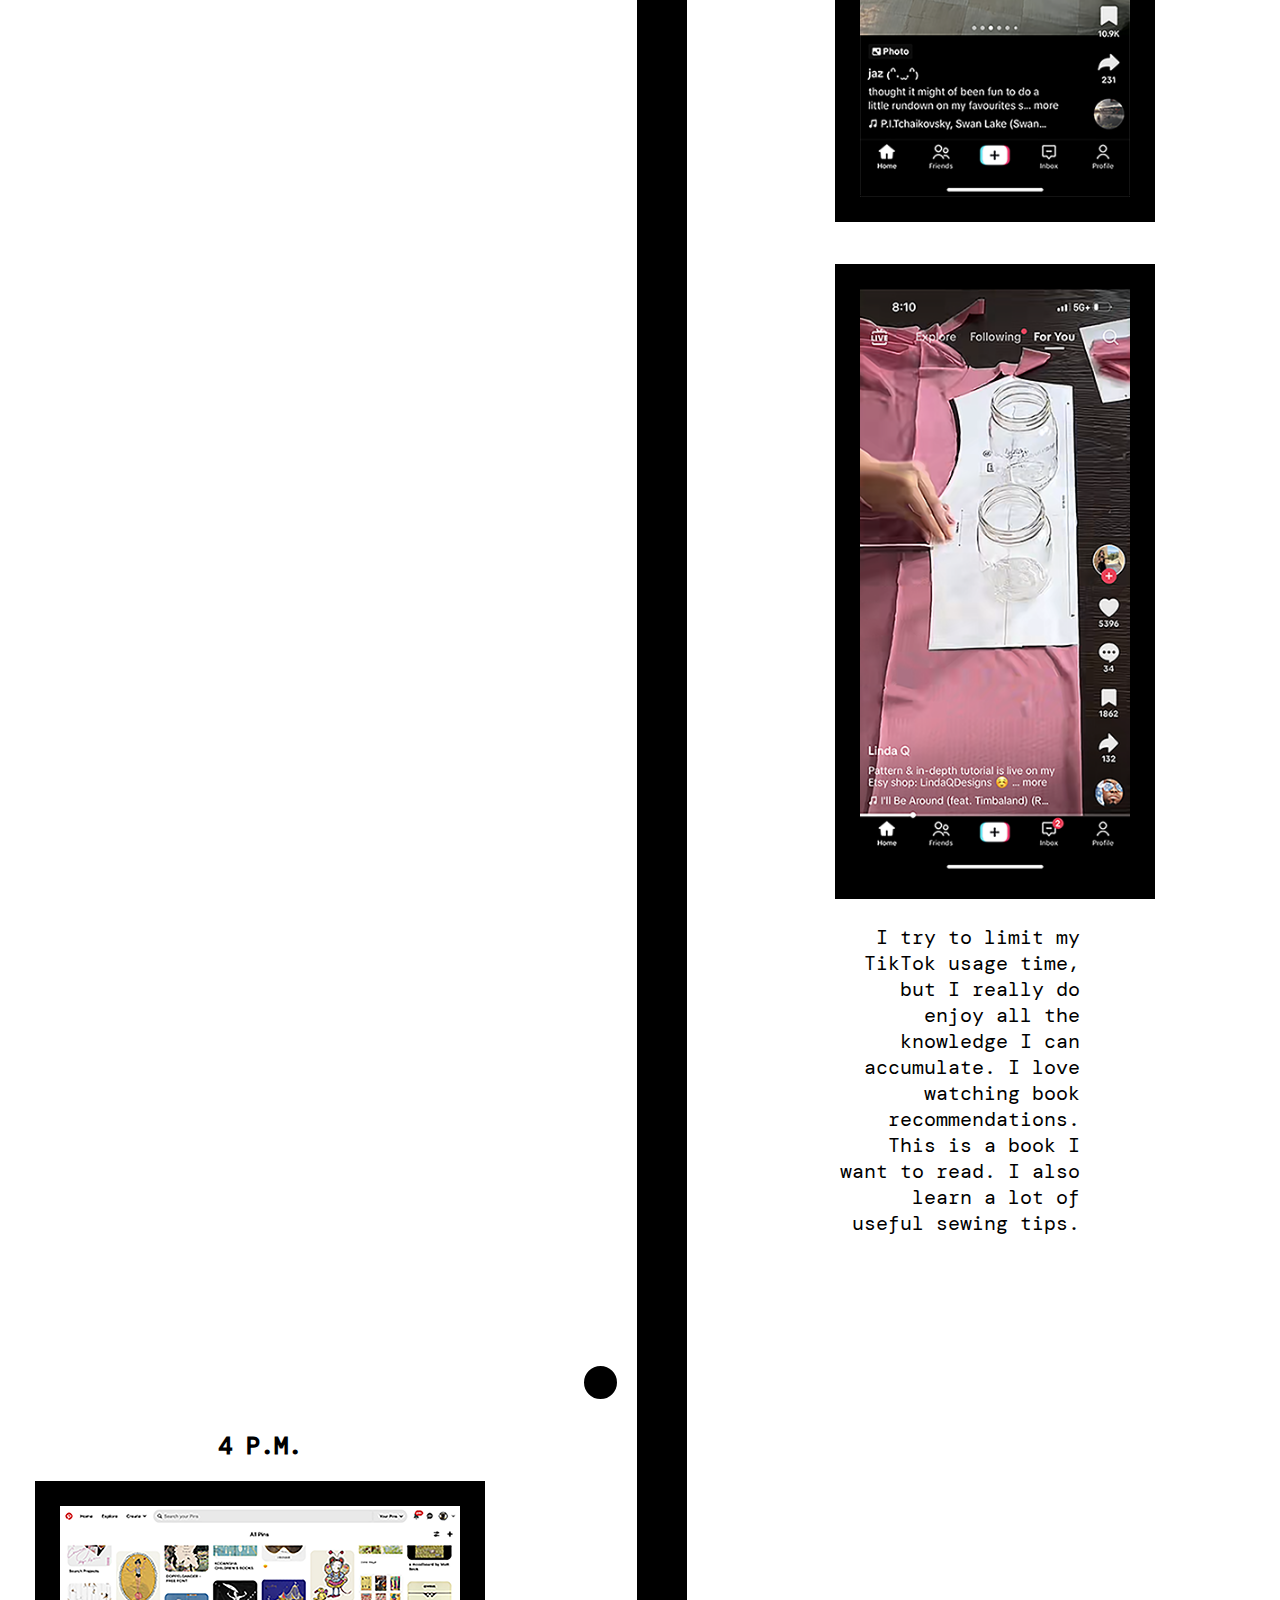
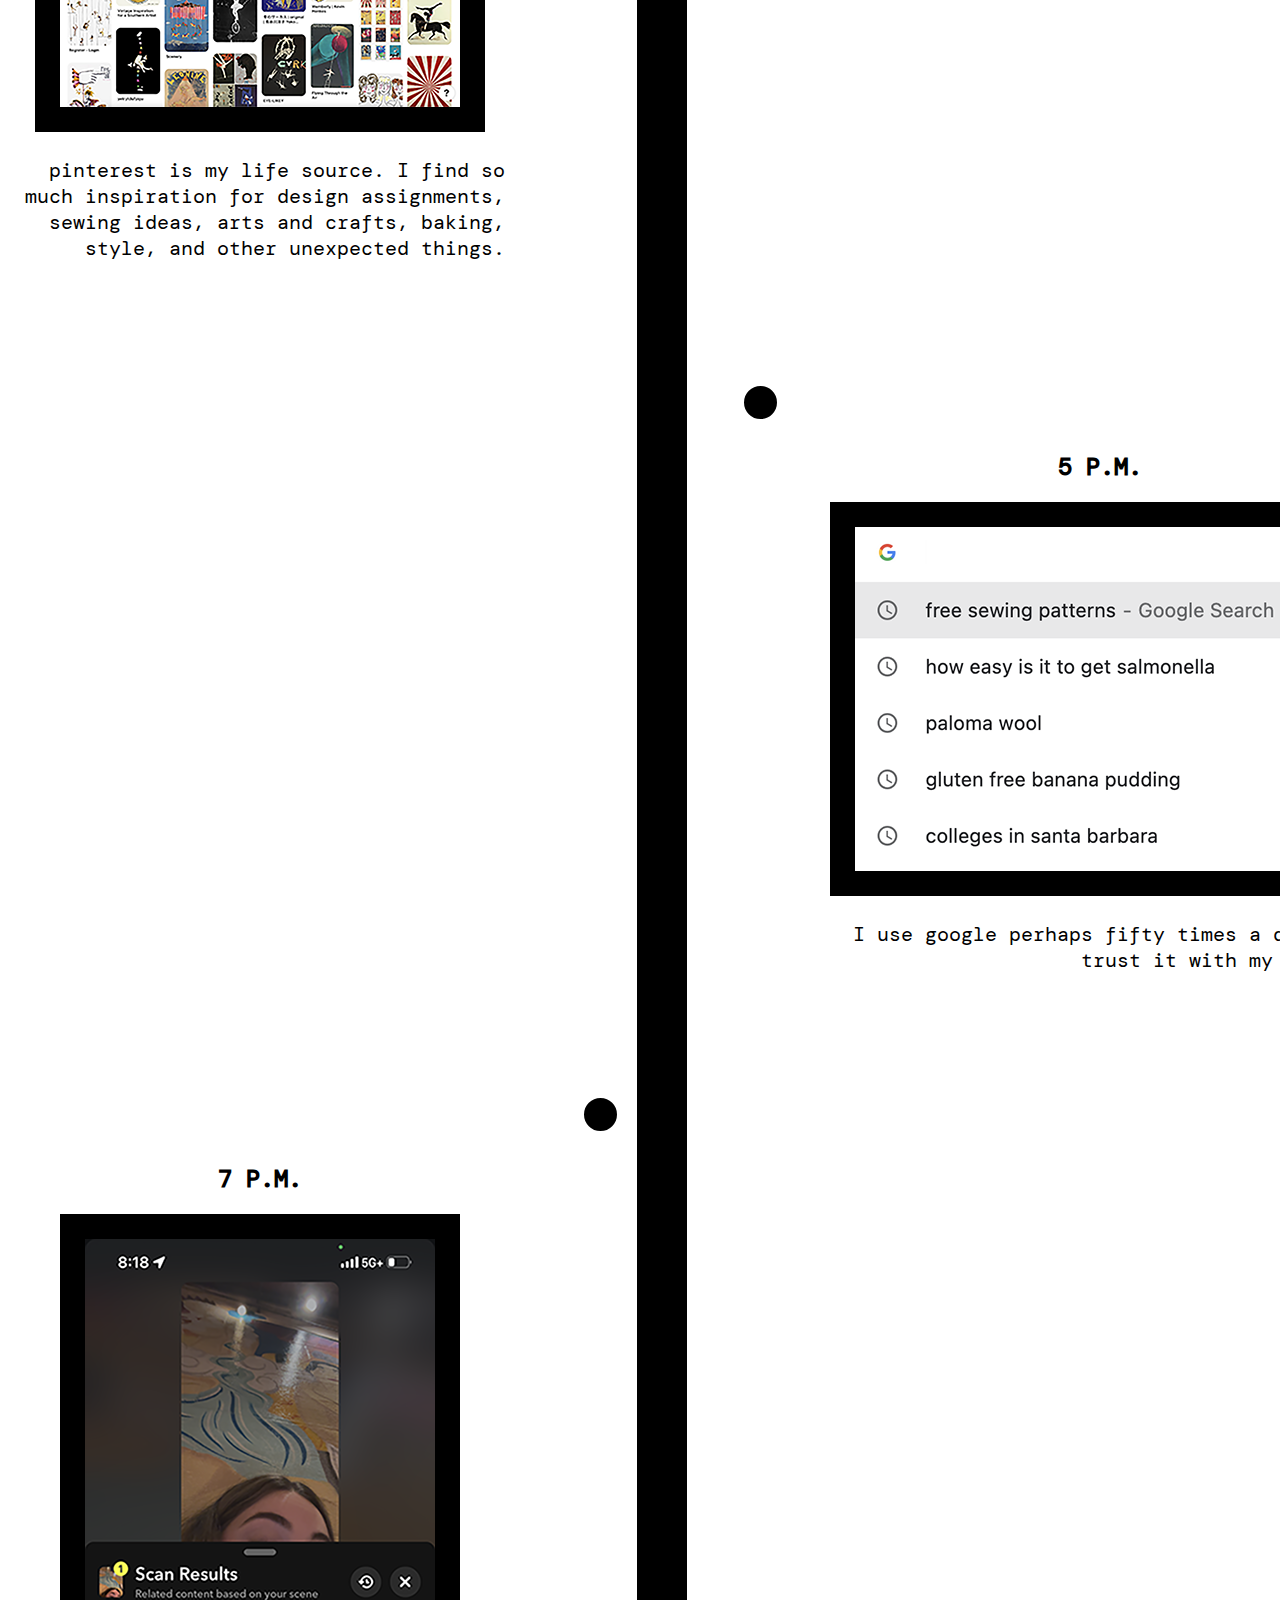
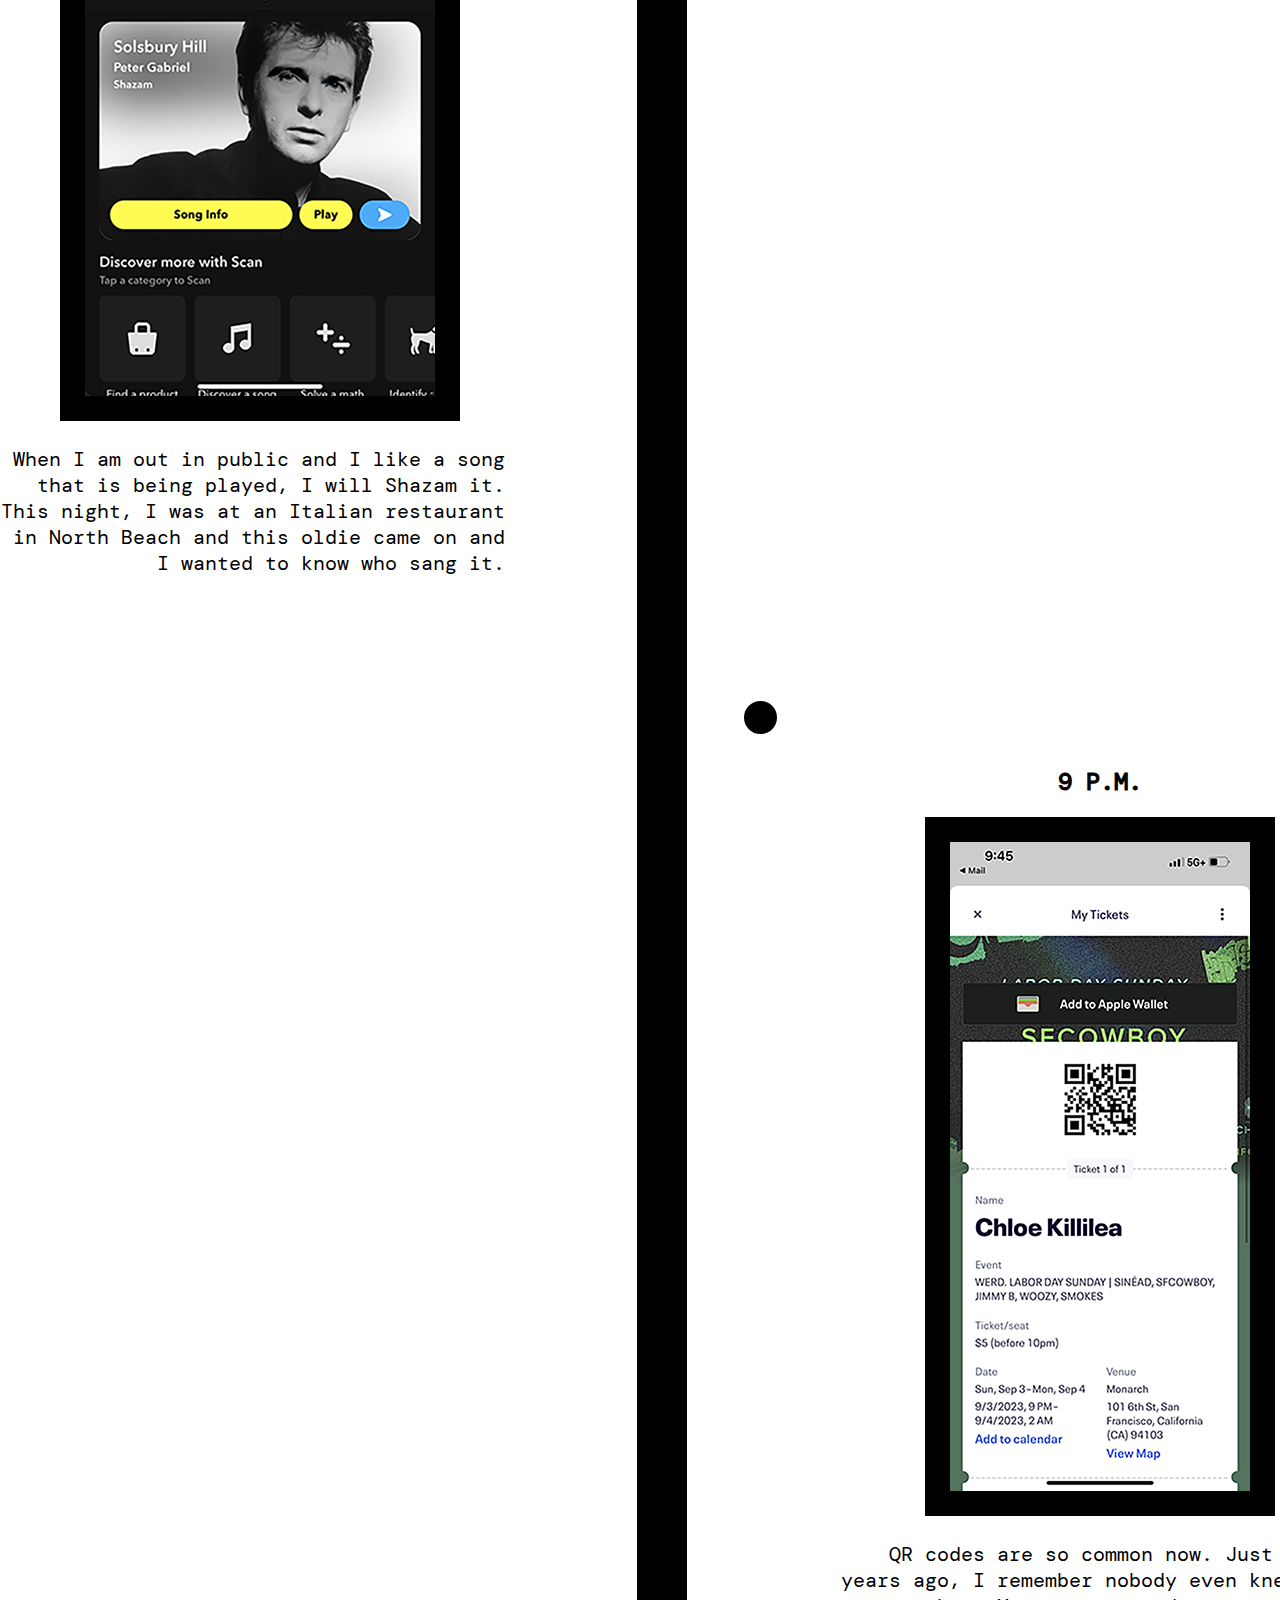
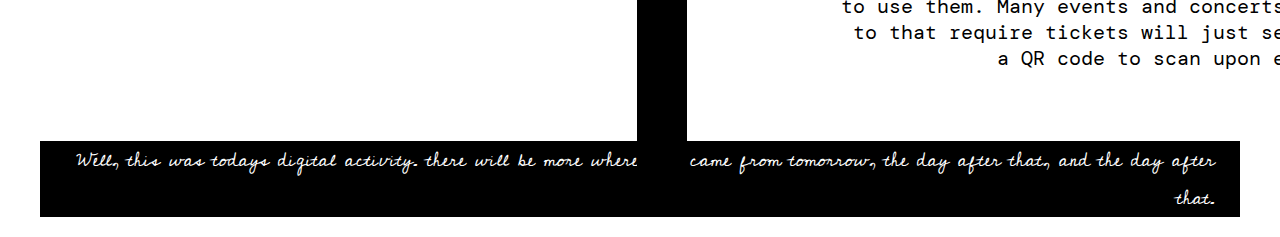
==== commit 883705ac: "first time" ====
--- a/thefeed.html
+++ b/thefeed.html
@@ -13,35 +13,40 @@
         <link rel="stylesheet" href="css/stylesheet.css">
     </head>
 <body>
+<header>
+    <a href="index.html">
     <h1 class="glow">THE FEED</h1>
+    </a>
         <!--[if lt IE 7]>
             <p class="browsehappy">You are using an <strong>outdated</strong> browser. Please <a href="#">upgrade your browser</a> to improve your experience.</p>
         <![endif]-->
+ </header>
 <main>
-    <header>
-        <a href="index.html">
-         <h1>The Feed! 🪺</h1>
-        </a>
-    </header>
         <nav>
-            <h3>Welcome to my feed 🪺</h3>
+            <h3>🤍 Welcome to my feed 🤍 Welcome to my feed 🤍 Welcome to my feed 🤍 Welcome to my feed 🤍 Welcome to my feed 🤍 Welcome to my feed 🤍 Welcome to my feed 🤍 </h3>
         </nav>
 
     <p>the feed starts here </p>
     <p>this is my digital activity throughout my day</p>
     <p>starting right when I wake up</p>
-    <p>to right before I go to sleep</p>
+    <p>to right before I go to sleep.</p>
 <div class="timeline">
     <div class="container left">
         <div class="content">
             <h2>7 A.M.</h2>
             <img src="img/yodabball.jpg" alt="Yoda dunking meme">
+            <p>
+                I wake up in the morning and often scroll on social media for a few minutes before I get out of bed.
+            </p>
         </div>
     </div>
     <div class="container right">
         <div class="content">
             <h2>7:30 A.M.</h2>
             <img src="img/stravarun.jpg" alt="map of a run on the strava app">
+            <p>
+                My morning run is my ritual. It helps clear my mind and start the day off strong. I use Strava to track my runs.
+            </p>
         </div>
     </div>
 
@@ -49,12 +54,18 @@
          <div class="content">
               <h2>8:15 A.M.</h2>
               <img src="img/starbuckswallet.PNG" alt="starbucks app wallet and payment scanner">
+              <p>
+                I will treat myself to a coffee somedays after my run. I have a digital gift card to Starbucks which I use through the app.
+              </p>
             </div>
         </div>
     <div class="container right">
          <div class="content">
             <h2>8:30 A.M.</h2>
                <img src="img/findmyfriends.jpg" alt="map of a my friend's locations">
+               <p>
+                I like to see where my friends and family are in the world. We share our location so we can easily know each others whereabouts.
+               </p>
                 
         </div>
      </div>
@@ -62,25 +73,36 @@
         <div class="content">
              <h2>9 A.M.</h2>
              <img src="img/vschomewoek.png" alt="screenshot of my homework for viscom2">
+             <p>
+                My mind works best in the morning so I work on most of my homework then.
+             </p>
            </div>
        </div>
        <div class="container right">
             <div class="content">
                 <h2>10 A.M.</h2>
               <img src="img/inbox.png" alt="screenshot of my many unread emails">
-               
+              <p>
+                my inbox is overfilled with unread messages. I should clean it out someday, but I probably will not.
+              </p>
             </div>
         </div>
     <div class="container left">
          <div class="content">
              <h2>11 A.M.</h2>
              <img src="img/calls.jpg" alt="screenshot of phonecalls">
+             <p>
+                I talk on the phone with my mom everyday. I prefer phone calls over texts. I like to hear the voices of the people that I love.
+             </p>
          </div>
      </div>
     <div class="container right">
         <div class="content">
             <h2>12 P.M.</h2>
               <img src="img/spotify.png" alt="screenshot of my spotify homepage">
+              <p>
+                If I am alone, chances are I am listening to music. I use Spotify and I really appreciate the personalized playlist they create for me.
+              </p>
         </div>
     </div>
     <div class="container left">
@@ -89,8 +111,10 @@
             <video width="300" height="650" controls>
                 <source src="img/moneyfun.mp4" type="video/mp4">
             </video>
+            <p>
+                I follow a lot of monkey accounts. They are my videos are my favorite thing on the internet. They will always put a smile on my face.
+            </p>
         </div>
-
     </div>
     <div class="container right">
         <div class="content">
@@ -101,6 +125,9 @@
                 </div>
                 <div class="column">
                  <img src="img/tiktoktop.PNG" alt="screenshot of a tiktok of a sewing pattern" style="width: 100%;">
+                 <p>
+                    I try to limit my TikTok usage time, but I really do enjoy all the knowledge I can accumulate. I love watching book recommendations. This is a book I want to read. I also learn a lot of useful sewing tips.
+                 </p>
                 </div>
             </div>
         </div>
@@ -109,33 +136,36 @@
         <div class="content">
             <h2>4 P.M.</h2>
               <img src="img/pinterest.png" alt="screenshot of a pinterest board">
+              <p>pinterest is my life source. I find so much inspiration for design assignments, sewing ideas, arts and crafts, baking, style, and other unexpected things.</p>
         </div>
     </div>
     <div class="container right">
         <div class="content">
             <h2>5 P.M.</h2>
               <img src="img/google.png" alt="screenshot of some recent google searches">
+              <p>I use google perhaps fifty times a day. I trust it with my life.</p>
         </div>
     </div>
     <div class="container left">
         <div class="content">
             <h2>7 P.M.</h2>
               <img src="img/shazam.PNG" alt="screenshot of a song that I shazammed">
+              <p>When I am out in public and I like a song that is being played, I will Shazam it. This night, I was at an Italian restaurant in North Beach and this oldie came on and I wanted to know who sang it.</p>
         </div>
     </div>
     <div class="container right">
         <div class="content">
             <h2>9 P.M.</h2>
               <img src="img/ticketqrcode.PNG" alt="screenshot of a mobile ticket for an event">
+              <p>QR codes are so common now. Just a few years ago, I remember nobody even knew how to use them. Many events and concerts I go to that require tickets will just send me a QR code to scan upon entry.</p>
         </div>
     </div>
 
     
     <footer>
-        <p>footer content here</p>
+        <p>Well, this was todays digital activity. there will be more where that came from tomorrow, the day after that, and the day after that.</p>
     </footer>
 </div>
 </main>
-<div id="grad1"> </div>
 </body>
 </html>--- a/css/stylesheet.css
+++ b/css/stylesheet.css
@@ -1,29 +1,51 @@
-@import url('https://fonts.googleapis.com/css2?family=DM+Mono&display=swap');
+@import url('https://fonts.googleapis.com/css2?family=Cedarville+Cursive&family=DM+Mono&display=swap');
 
 body {
-    background-color: rgb(161, 216, 244);
+    background-image: url("../img/gridbackground.jpeg");
+    background-size: cover;
+    background-attachment: fixed;
     margin: auto;
     max-width 1200px;;
     font-family: 'DM Mono', monospace;
 }
 
 header {
-    background-color: rgb(96, 173, 240);
     width:400px;
     padding: 30px;
     font-size: x-large;
     top:50px;
     left:50px;
     margin: auto;
+}
+h1 {
 
 }
+h3 {
+    font-family: 'Cedarville Cursive', cursive;
+    text-align: center;
+    font-size: xx-large;
+    padding: 0%;
+}
+h4 {
+    font-family: 'Cedarville Cursive', cursive;
+    font-size: xx-large;
+    text-align: center;
+}
 nav {
-    background-color: rgb(200, 200, 43);
+    background-color:black;
+    color: white;
+    margin-left: 25px;
+    font-size: ;
+}
 
+p {
+    text-align: right;
+    font-size: 20px;
+    margin-right: 25px;
 }
 
 img {
-    border: 25px solid rgb(251, 139, 59);
+    border: 25px solid black;
 }
 
 section {
@@ -36,11 +58,6 @@
     text-align: center;
     margin-top: 5%;
 }
-
-#grad1 {
-    height: 2000px;
-    background-image: linear-gradient(rgb(161, 216, 244), rgb(217, 98, 118));
-}
 .timeline {
     position: relative;
     max-width: 1200px;
@@ -50,11 +67,13 @@
     content: '';
     position: absolute;
     width: 50px;
-    background-color: white;
+    background-color: black;
     top: 0;
     bottom: 0;
     left: 50%;
+    margin-top: -260px;
     margin-left: -3px;
+    margin-bottom: 30px;
 }
 .container {
     padding: 10px 40px;
@@ -68,8 +87,8 @@
     width: 25px;
     height: 25px;
     right: -17px;
-    background-color: white;
-    border: 4px solid #FF9F55;
+    background-color: black;
+    border: 4px solid black;
     top: 15px;
     border-radius: 50%;
     z-index: 1;
@@ -111,4 +130,14 @@
     }
     to {0 0 20px black; 0 0 40px #FF9F55, 0 0 50px #FF9F55, 0 0 60px #FF9F55, 0 0 70px #FF9F55, 0 0 80px #FF9F55;
     }
+}
+a {
+    text-decoration: none;
+}
+footer {
+    background-color:black;
+    color: white;
+    font-family: 'Cedarville Cursive', cursive;
+    font-size: 100px;
+    margin: auto;
 }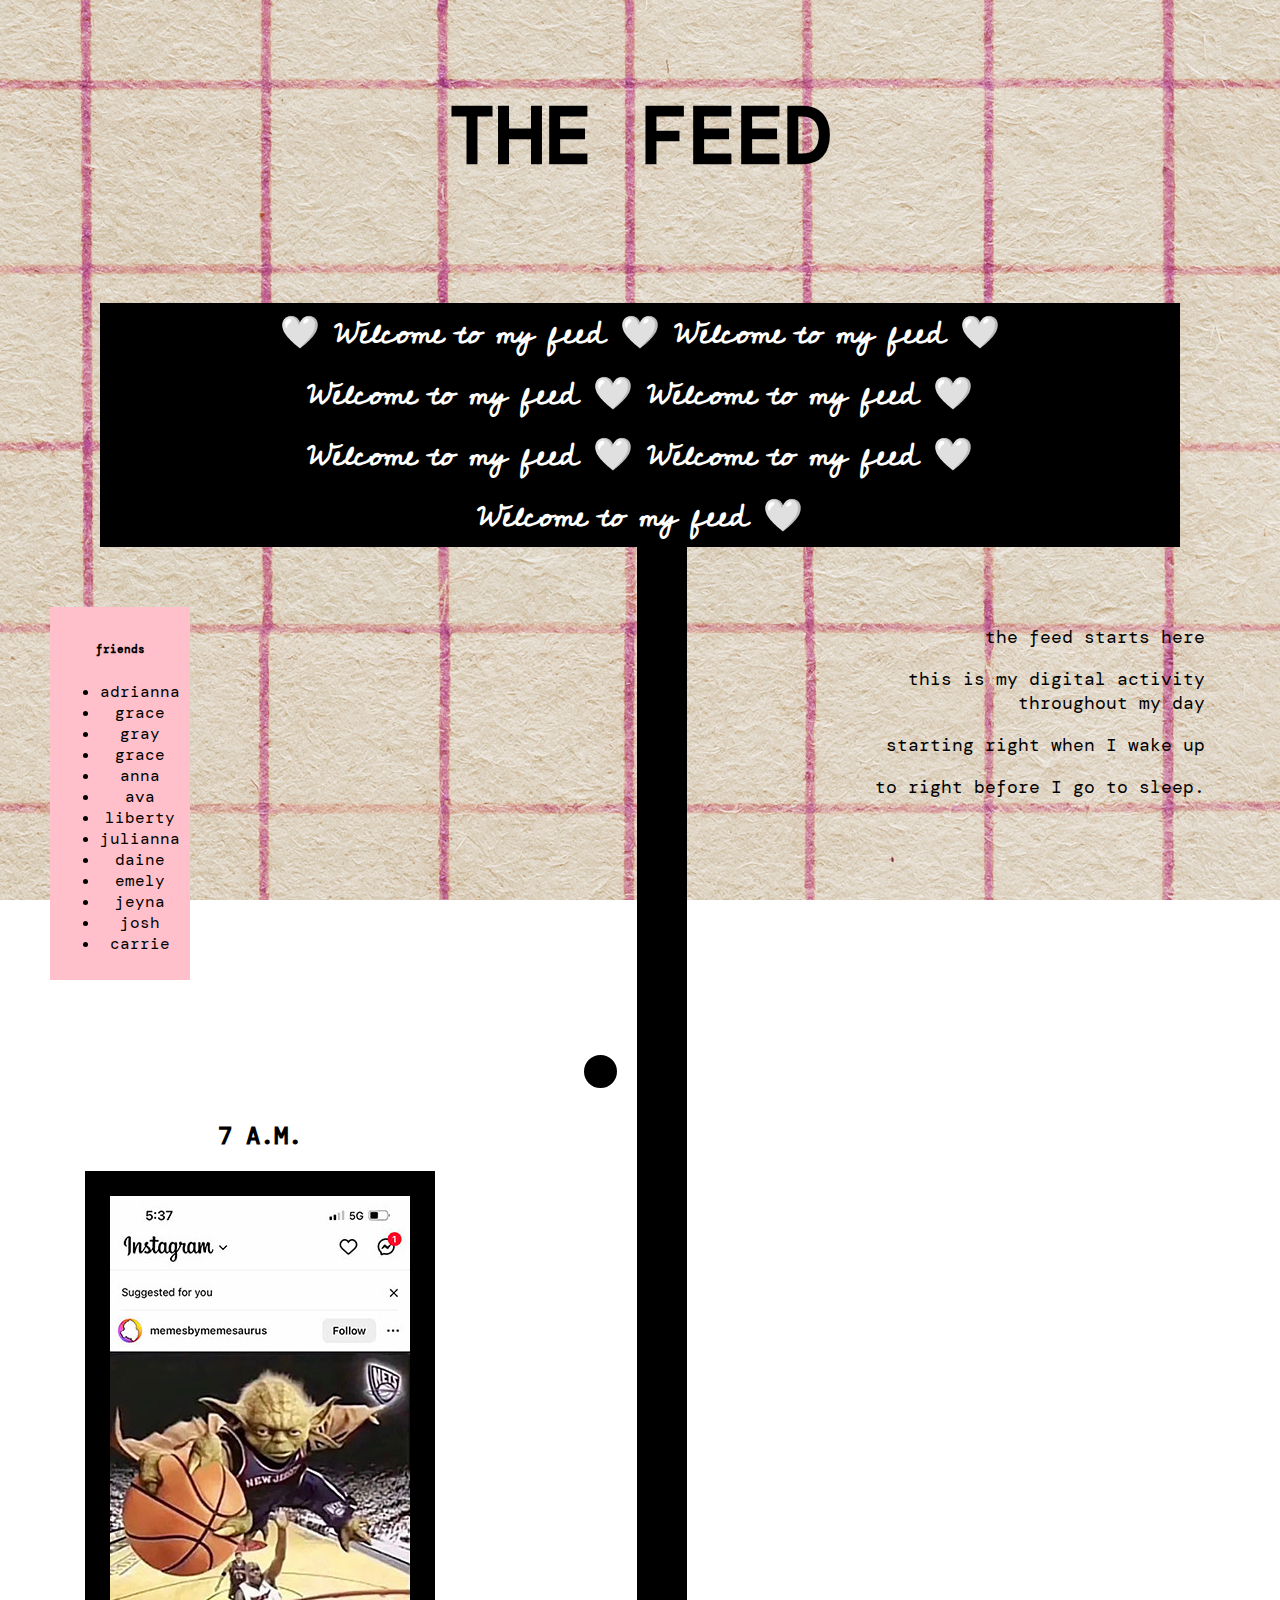
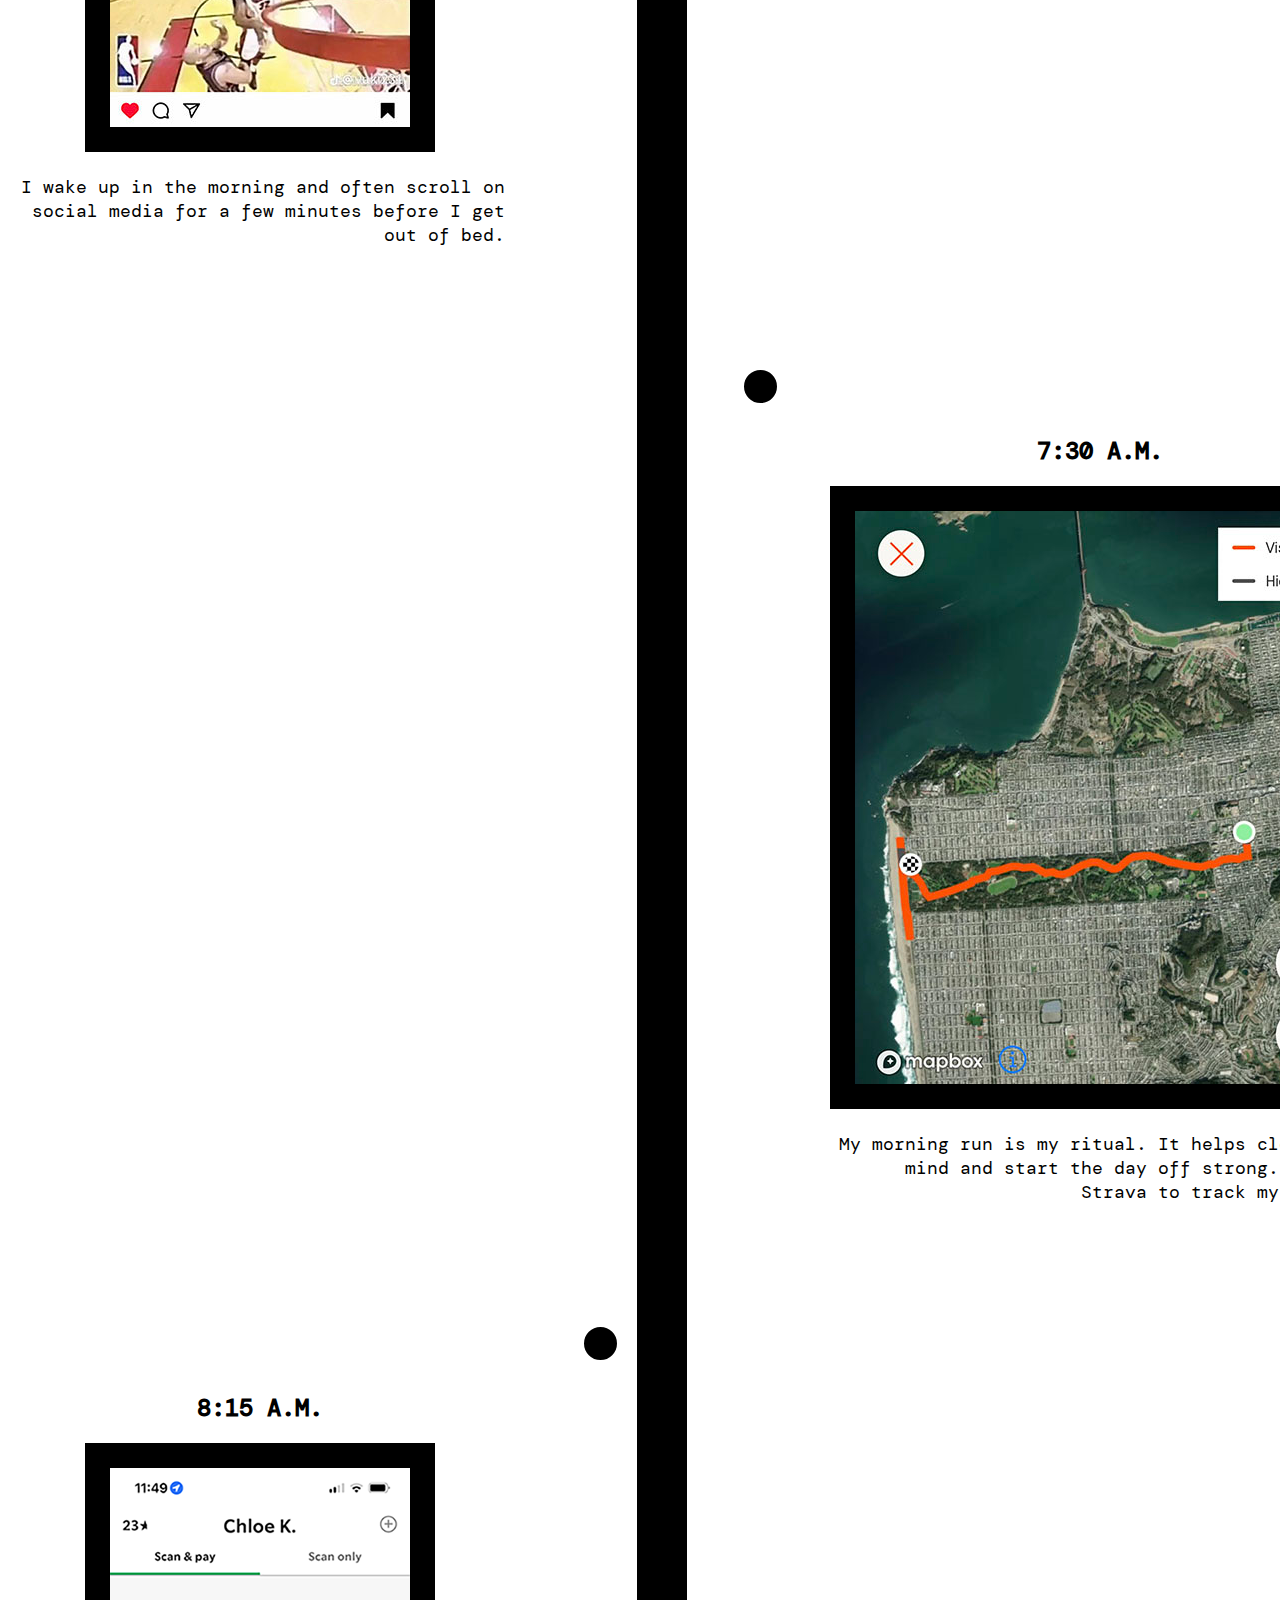
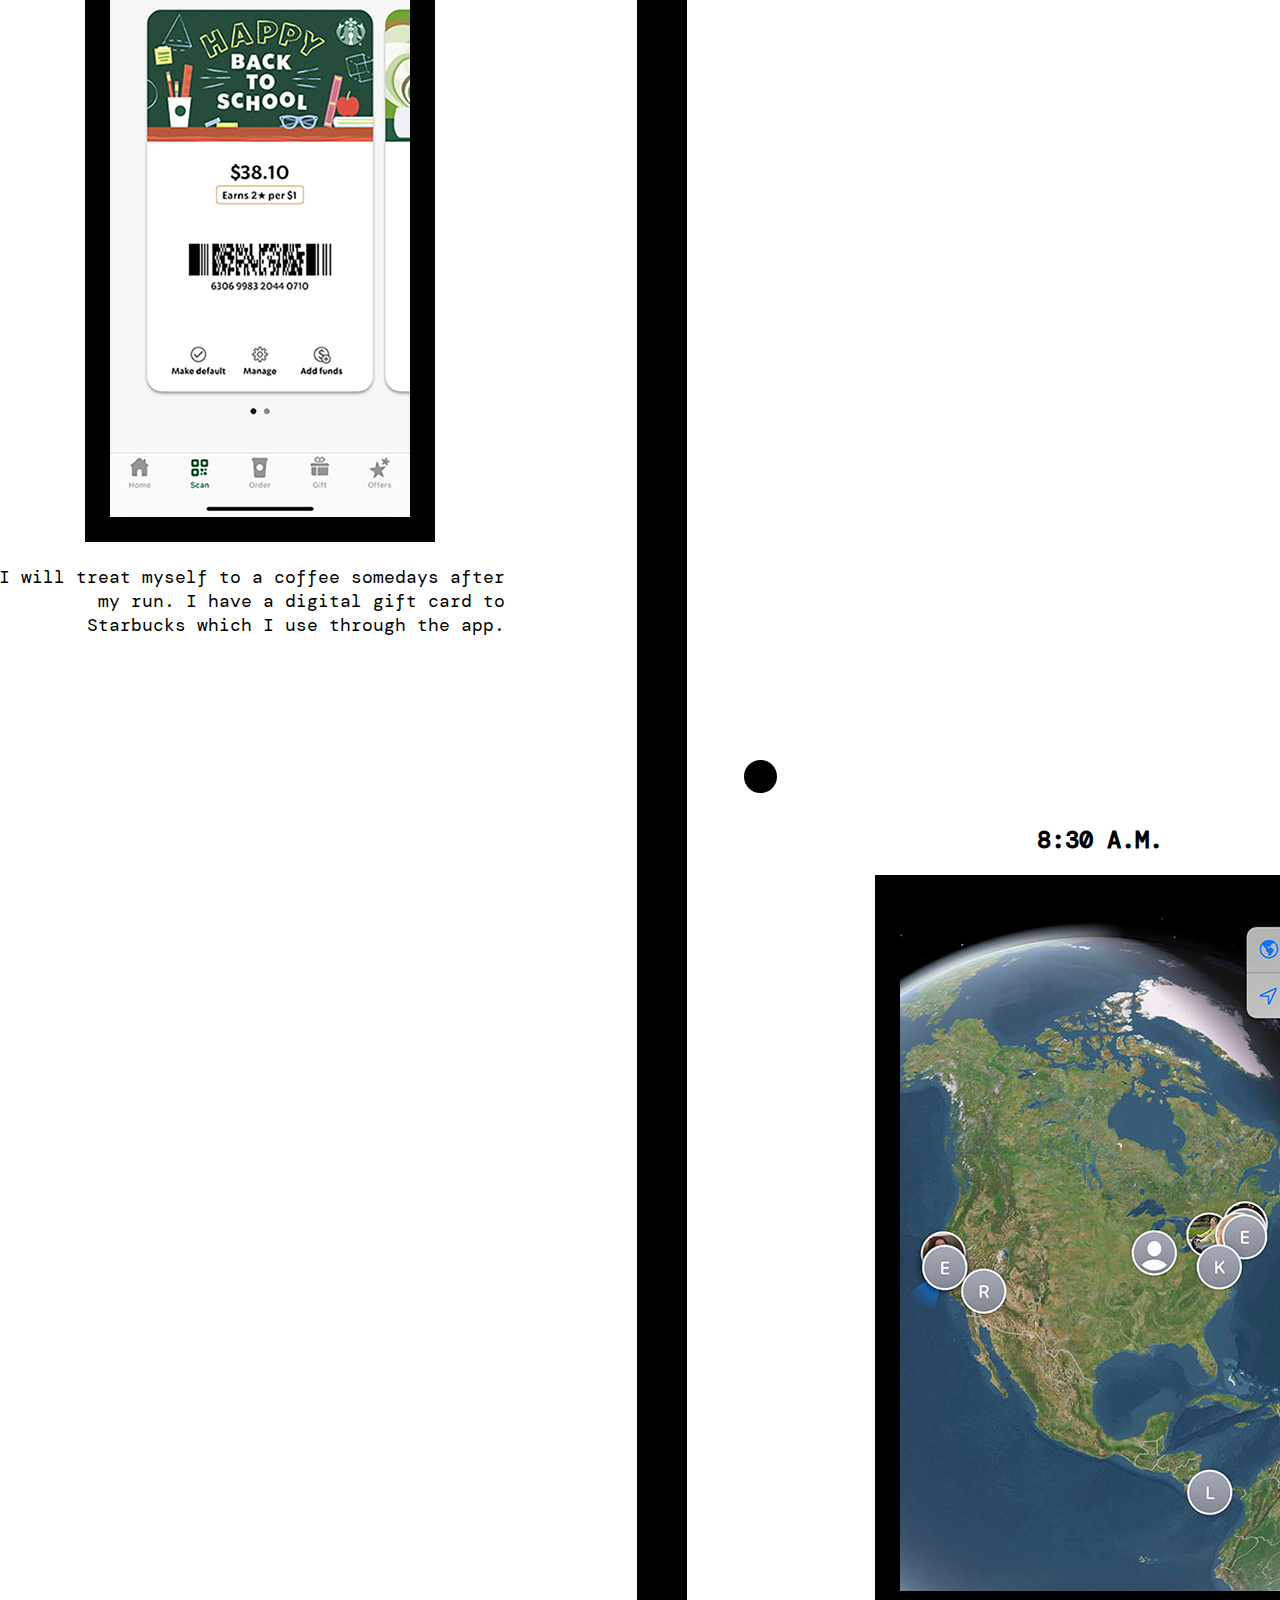
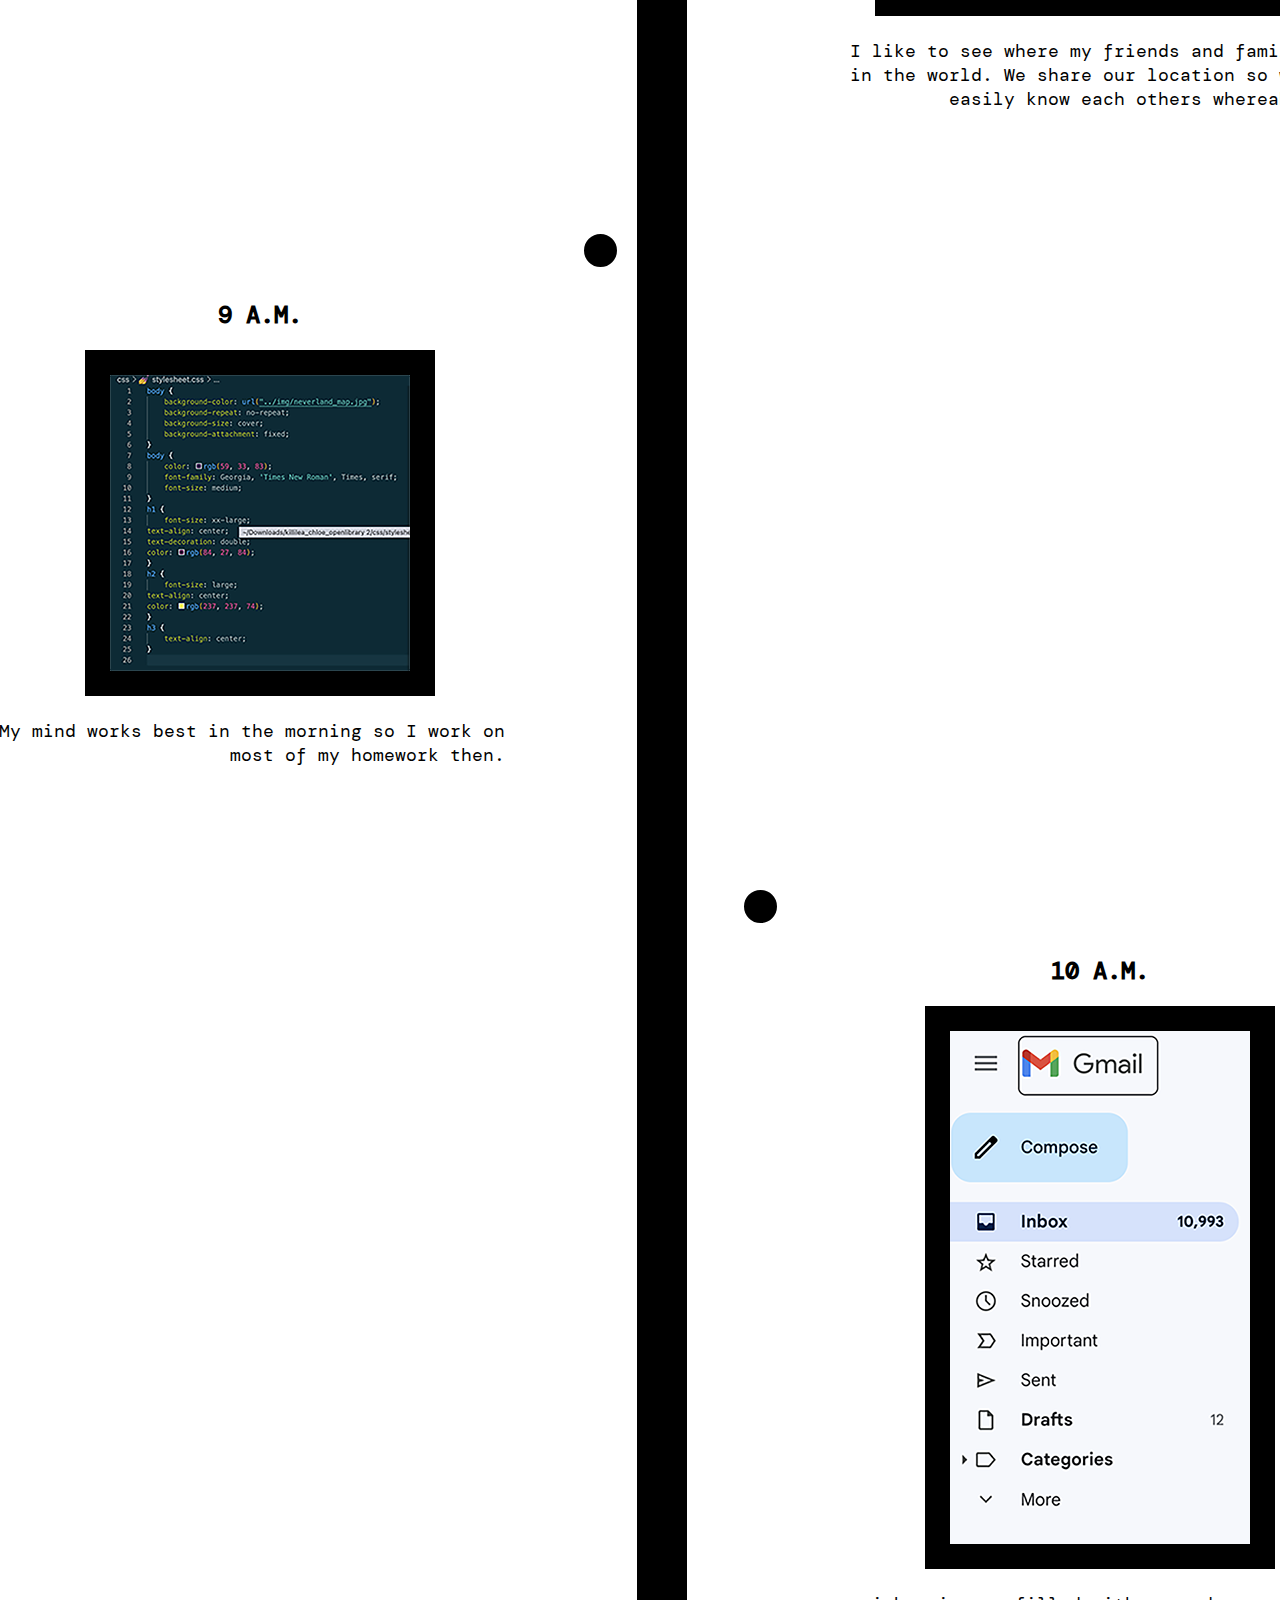
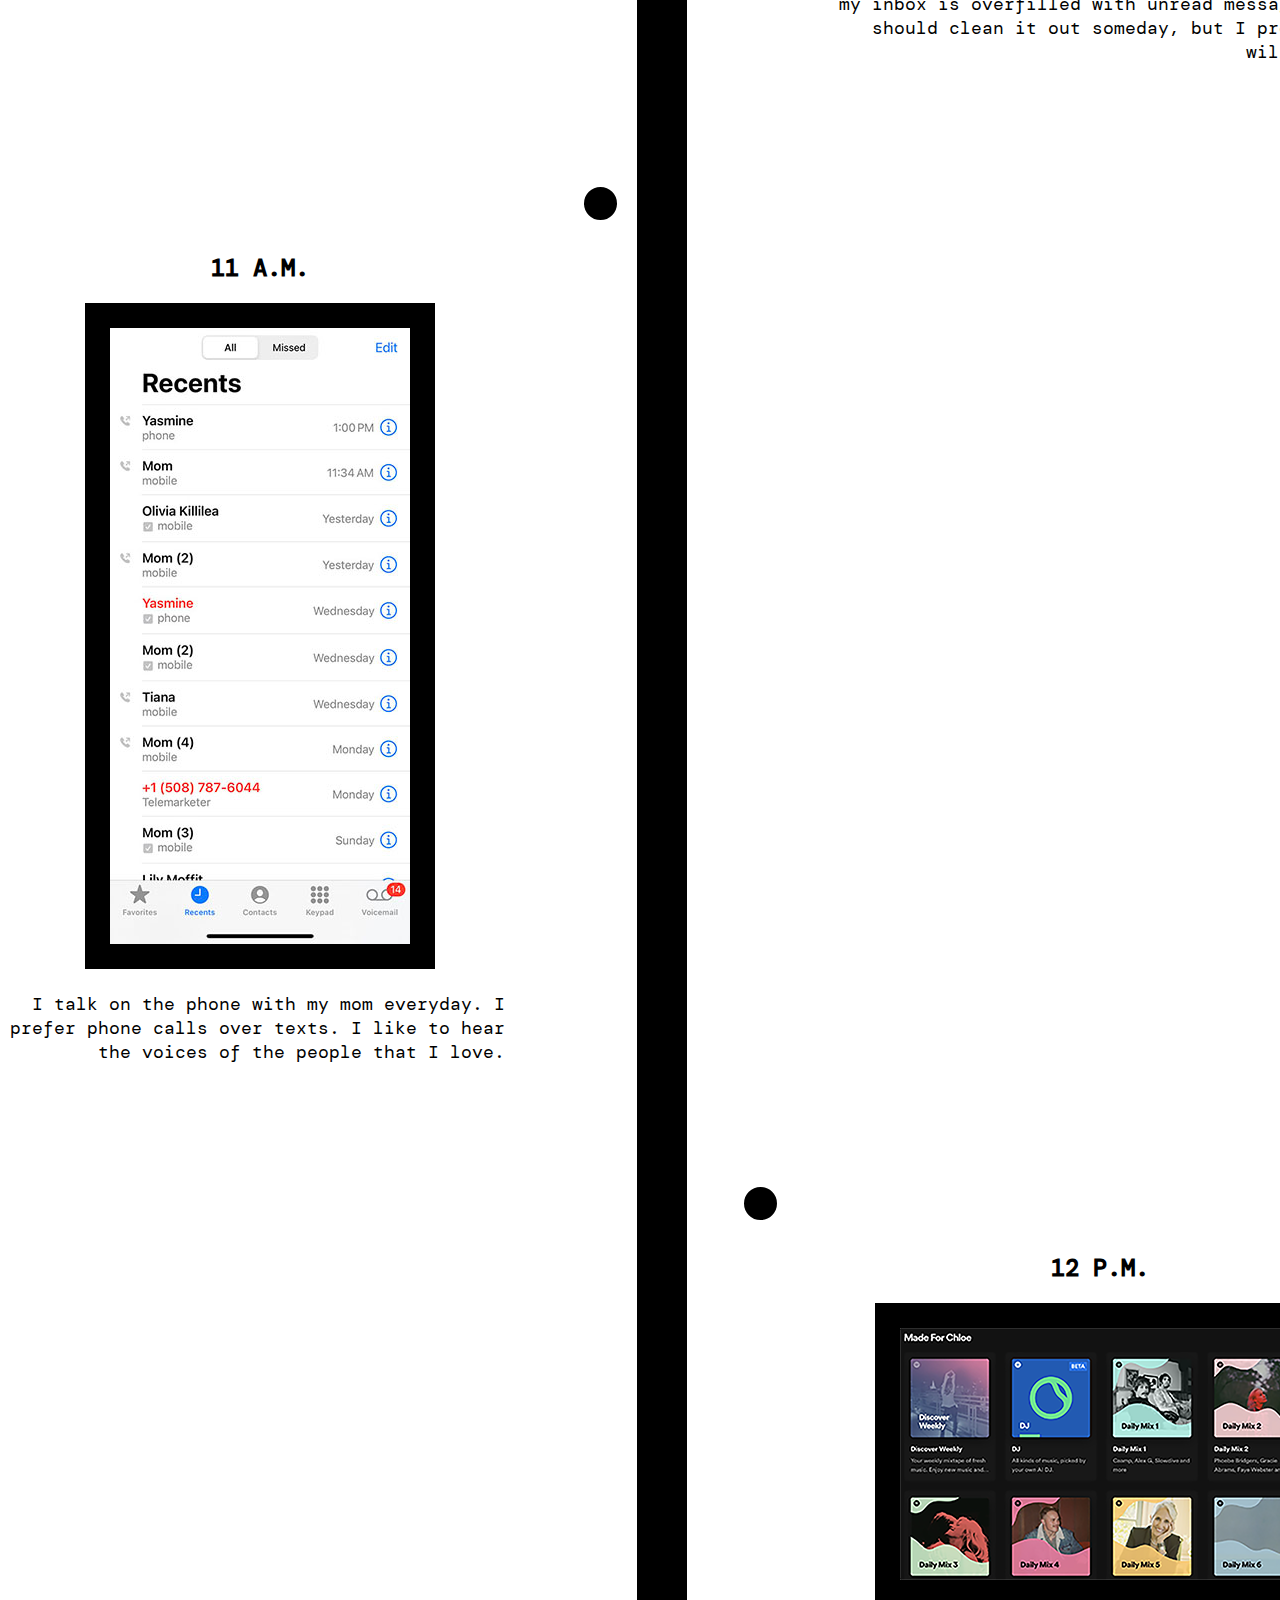
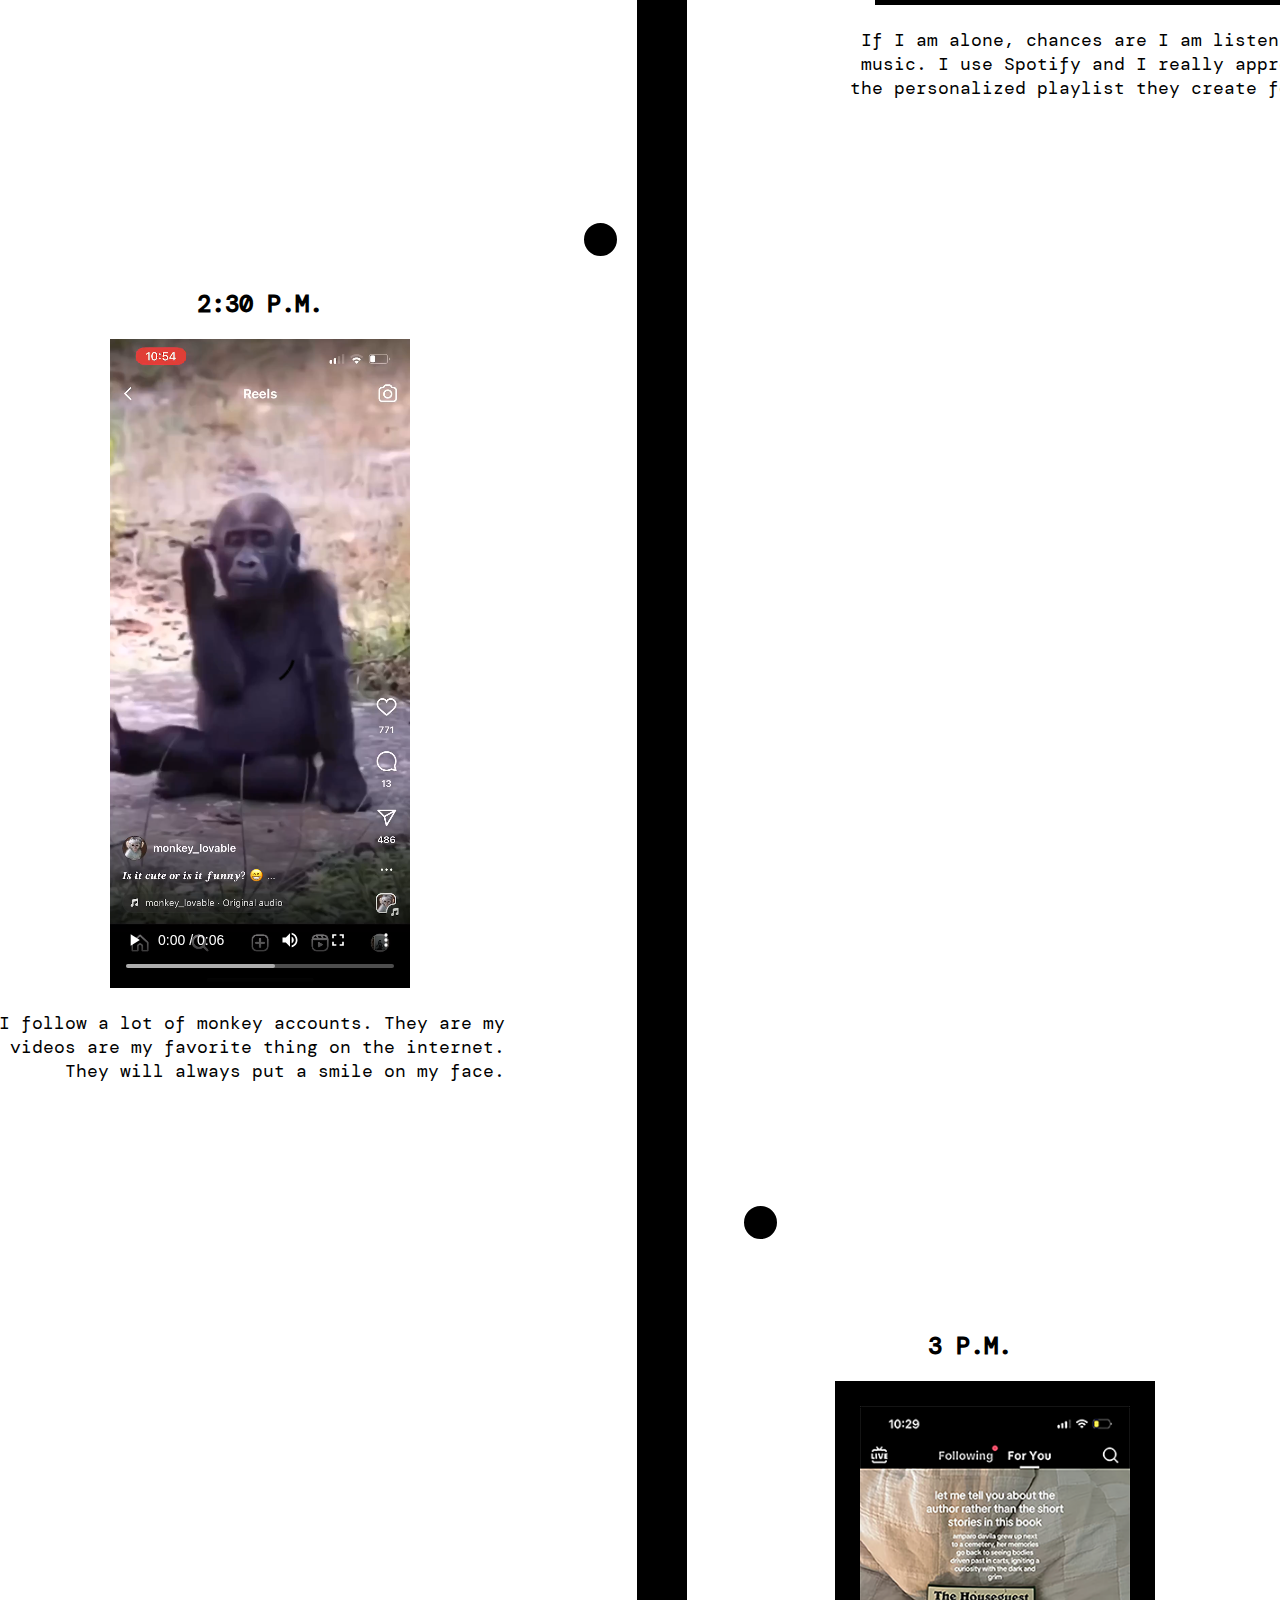
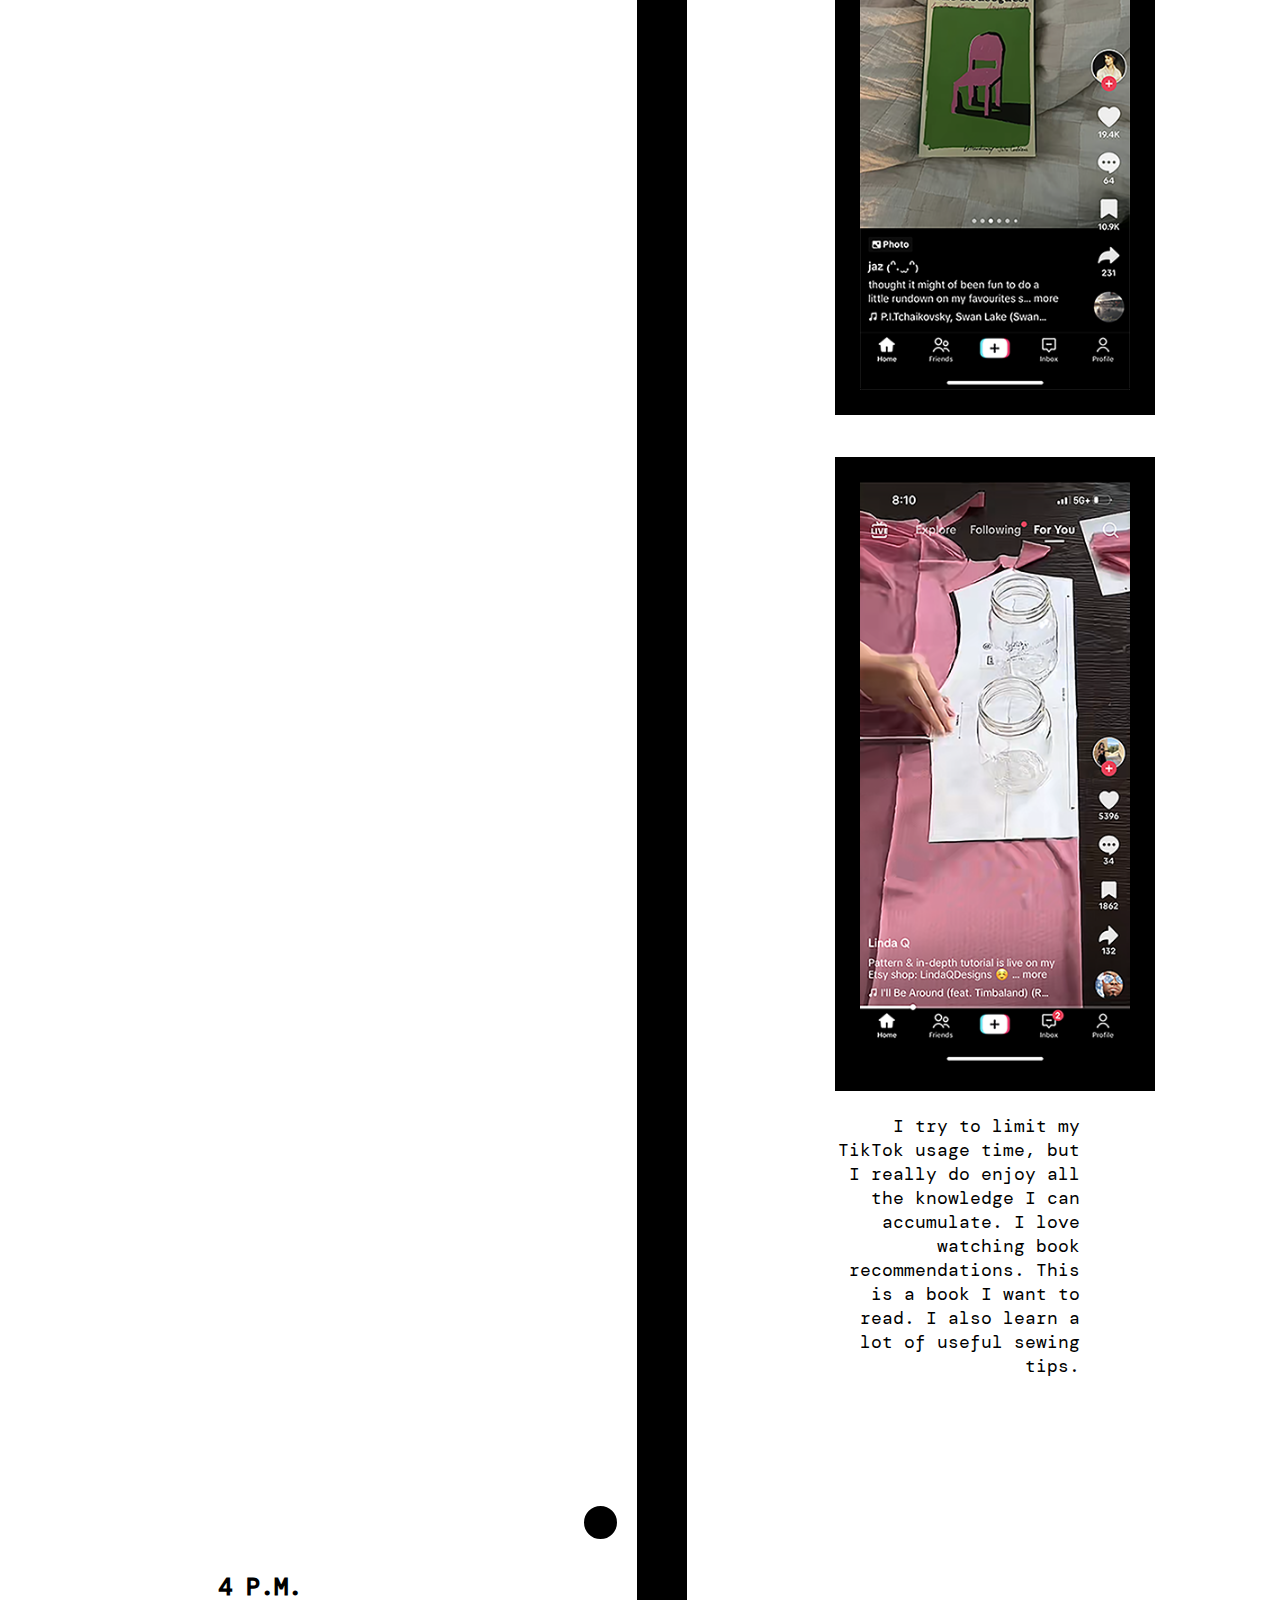
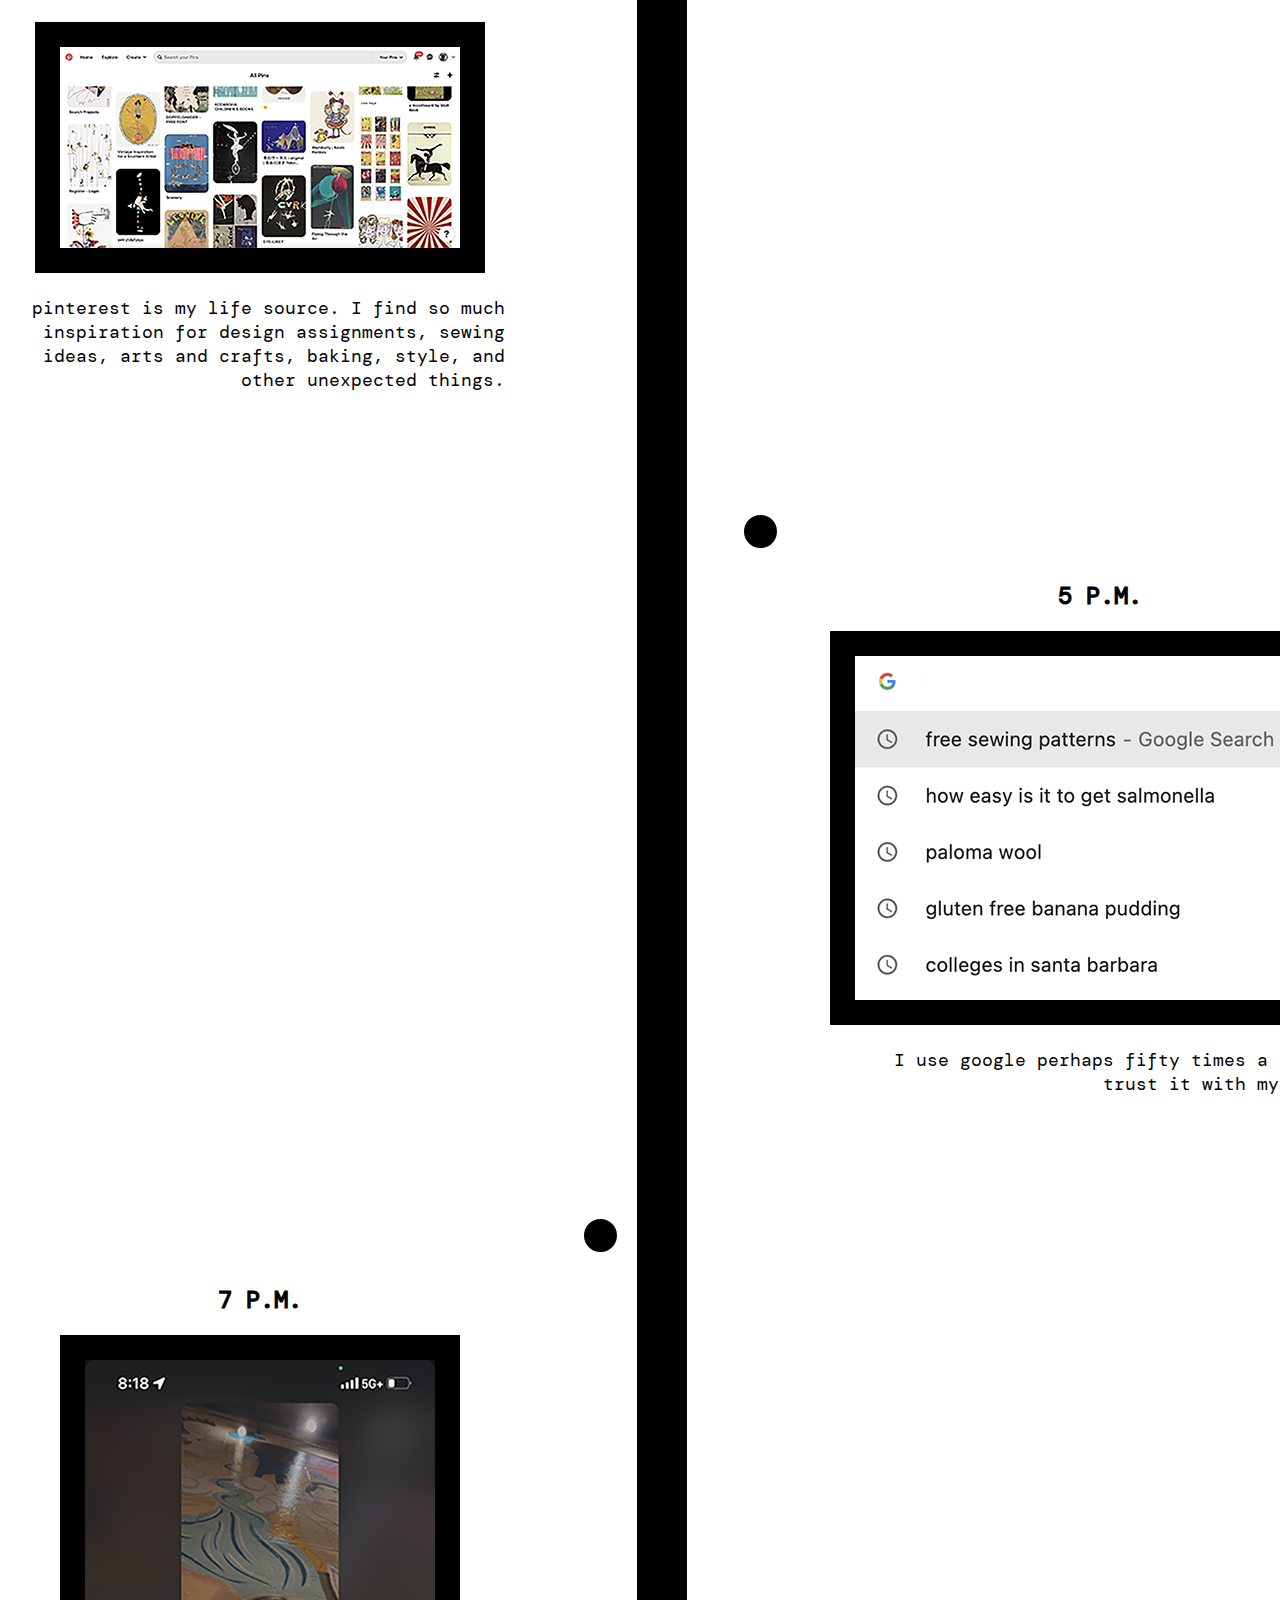
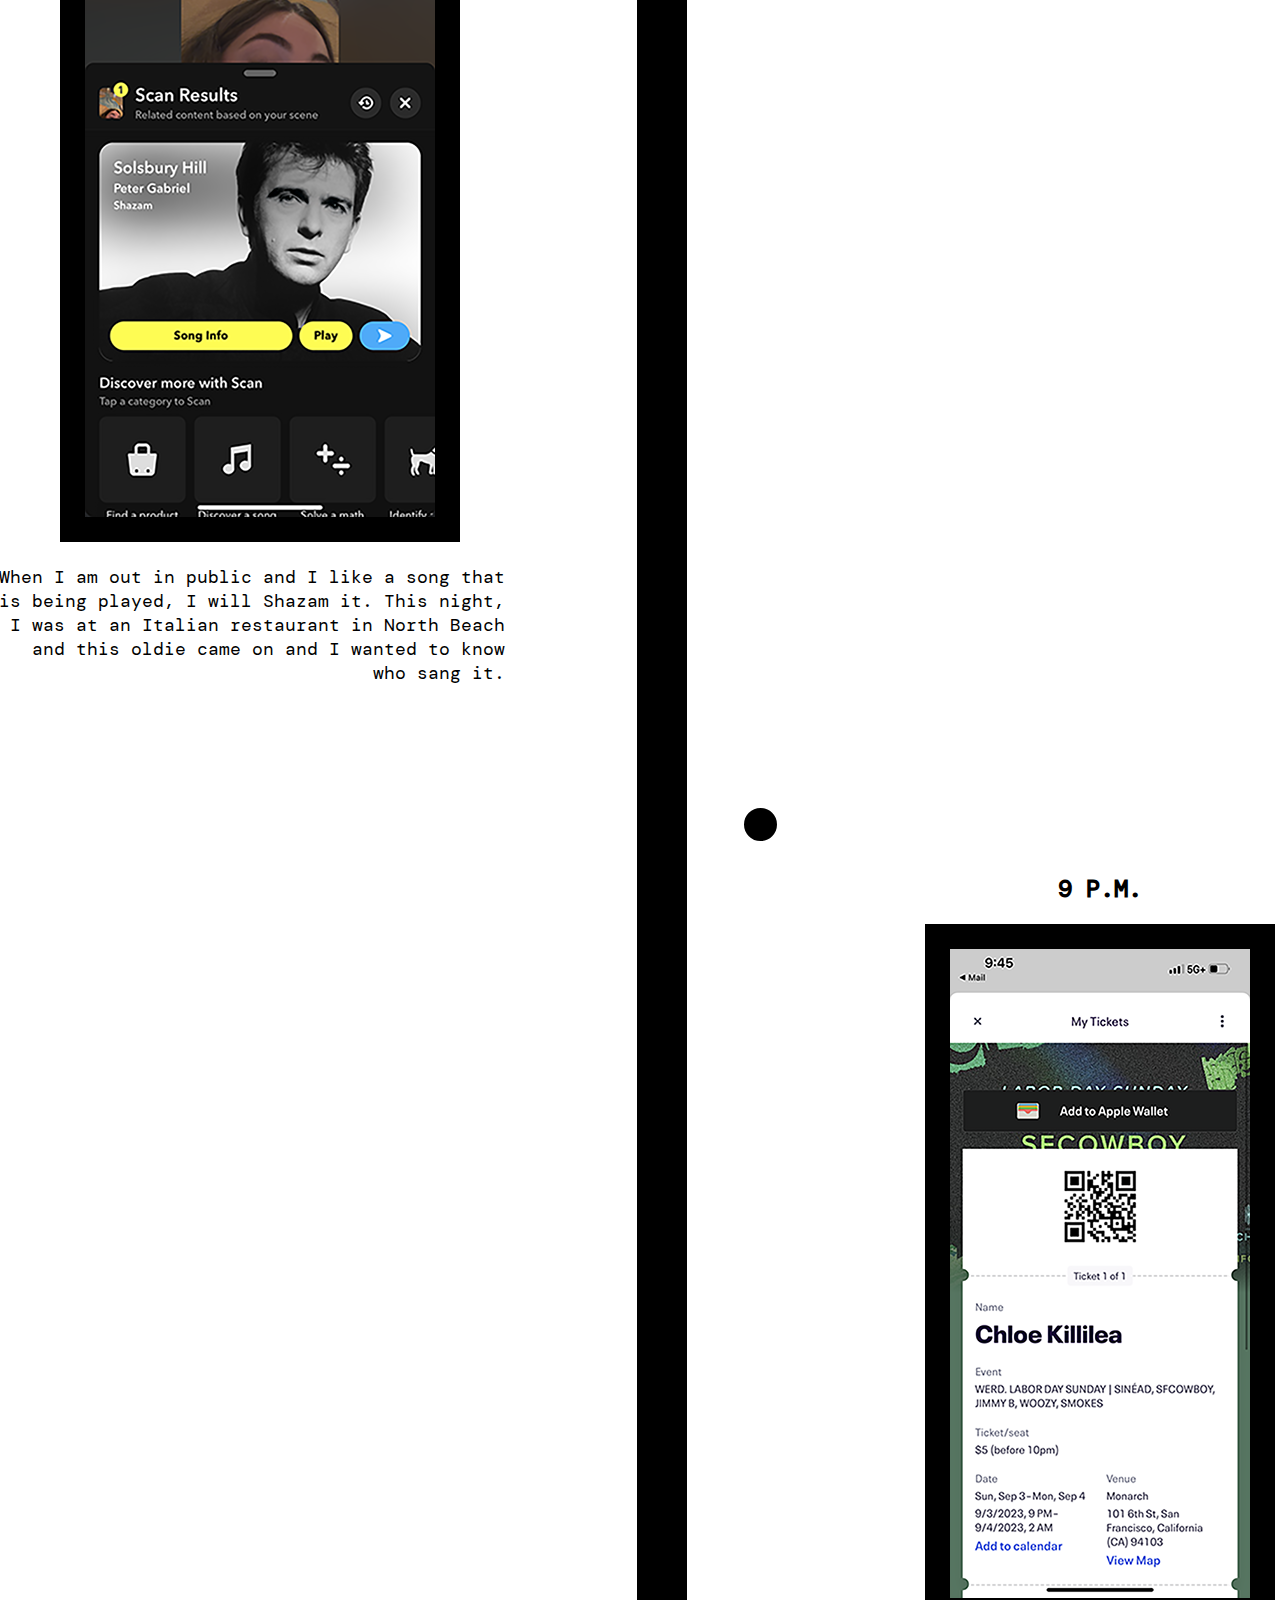
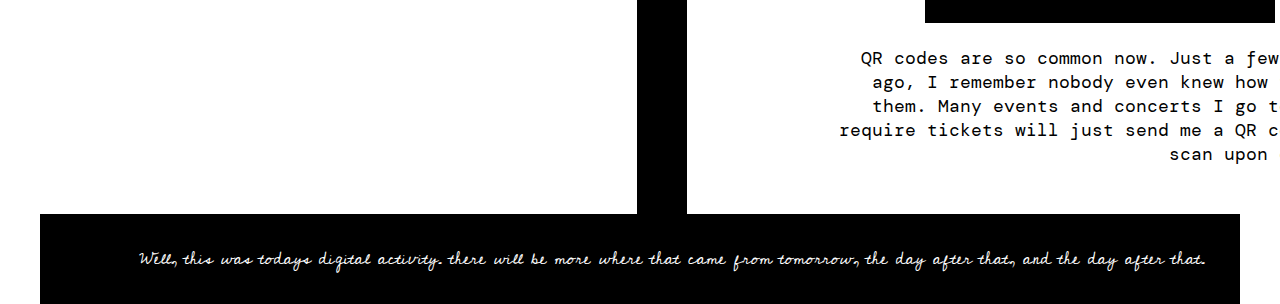
==== commit d43d2809: "send to server" ====
--- a/thefeed.html
+++ b/thefeed.html
@@ -22,14 +22,38 @@
         <![endif]-->
  </header>
 <main>
-        <nav>
+        <nav class="heading">
             <h3>🤍 Welcome to my feed 🤍 Welcome to my feed 🤍 Welcome to my feed 🤍 Welcome to my feed 🤍 Welcome to my feed 🤍 Welcome to my feed 🤍 Welcome to my feed 🤍 </h3>
         </nav>
+<div class="boxes">
+    <section class="friends">
+        <h6>friends</h6>
+        <ul>
+            <li><a href="https://adrianna21.github.io/thefeed/"> adrianna</a></li>
+            <li><a href="https://gecookston.github.io/thefeed/">grace</a></li>
+            <li><a href="https://gemoxley.github.io/thefeed/">gray</a></li>
+            <li><a href="https://gacopeland.github.io/thefeed/">grace</a></li>
+            <li><a href="https://nariiino.github.io/thefeed/index.html">anna</a></li>
+            <li><a href=" https://avayng.github.io/thefeed/">ava</a></li>
+            <li><a href="https://lcvaughan.github.io/thefeed/">liberty</a></li>
+            <li><a href="https://jvsangalang.github.io/thefeed/">julianna</a></li>
+            <li><a href="https://ddbecerragarcia.github.io/thefeed/index.html">daine</a></li>
+            <li><a href=" https://emcortez.github.io/thefeed/">emely</a></li>
+            <li><a href="https://molloyje.github.io/thefeed/">jeyna</a></li>
+            <li><a href="https://jrbothe.github.io/thefeed/thefeed.html">josh</a></li>
+            <li><a href="https://chottusfca.github.io/thefeed/">carrie</a></li>
+        </ul>
+    </section>
 
+    <nav>
     <p>the feed starts here </p>
     <p>this is my digital activity throughout my day</p>
     <p>starting right when I wake up</p>
     <p>to right before I go to sleep.</p>
+    </nav>
+
+</div>
+
 <div class="timeline">
     <div class="container left">
         <div class="content">
--- a/css/stylesheet.css
+++ b/css/stylesheet.css
@@ -2,10 +2,9 @@
 
 body {
     background-image: url("../img/gridbackground.jpeg");
-    background-size: cover;
     background-attachment: fixed;
     margin: auto;
-    max-width 1200px;;
+    max-width: 1200px;
     font-family: 'DM Mono', monospace;
 }
 
@@ -17,7 +16,19 @@
     left:50px;
     margin: auto;
 }
-h1 {
+.boxes {
+    display: flex;
+}
+.friends {
+    margin-left: 10px;
+    margin-right: 250px;
+    background-color: pink;
+    padding: 10px;
+    color: black;
+}
+nav {
+    margin-right: 10px;
+    margin-left: 410px;
 
 }
 h3 {
@@ -31,16 +42,19 @@
     font-size: xx-large;
     text-align: center;
 }
-nav {
+.heading {
     background-color:black;
     color: white;
-    margin-left: 25px;
-    font-size: ;
+    padding-left: 15%;
+    padding-right: 15%;
+    padding-top: 0%;
+    border: 0cap;
+    margin-left: 5%;
+    margin-right: 5%;
 }
-
 p {
     text-align: right;
-    font-size: 20px;
+    font-size: 18px;
     margin-right: 25px;
 }
 
@@ -58,6 +72,23 @@
     text-align: center;
     margin-top: 5%;
 }
+a img {
+    width: 600px;
+    height: 400px;
+    border: none;
+}
+a:link {
+    color: black;
+    text-decoration: none;
+}
+a:visited {
+    color: black;
+    text-decoration: none;
+}
+a:active {
+    color: white;
+    text-decoration: none;
+}
 .timeline {
     position: relative;
     max-width: 1200px;
@@ -71,9 +102,9 @@
     top: 0;
     bottom: 0;
     left: 50%;
-    margin-top: -260px;
+    margin-top: -500px;
     margin-left: -3px;
-    margin-bottom: 30px;
+    margin-bottom: 60px;
 }
 .container {
     padding: 10px 40px;
@@ -124,9 +155,9 @@
     text-align: center;
     animation: glow 1s ease-in-out infinite alternate;
 }
-@-webkit-keyframes glow {
+@keyframes glow {
     from {
-        text-shadow: 0 0 10px black; 0 0 20px black; 0 0 40px #FF9F55, 0 0 50px #FF9F55, 0 0 60px #FF9F55, 0 0 70px #FF9F55;
+        text-shadow: 0 0 10px black; #FF9F55, #FF9F55, #FF9F55, 0 0 70px #FF9F55;
     }
     to {0 0 20px black; 0 0 40px #FF9F55, 0 0 50px #FF9F55, 0 0 60px #FF9F55, 0 0 70px #FF9F55, 0 0 80px #FF9F55;
     }
@@ -138,6 +169,7 @@
     background-color:black;
     color: white;
     font-family: 'Cedarville Cursive', cursive;
-    font-size: 100px;
+    font-size: 200px;
+    padding: 10px;
     margin: auto;
 }